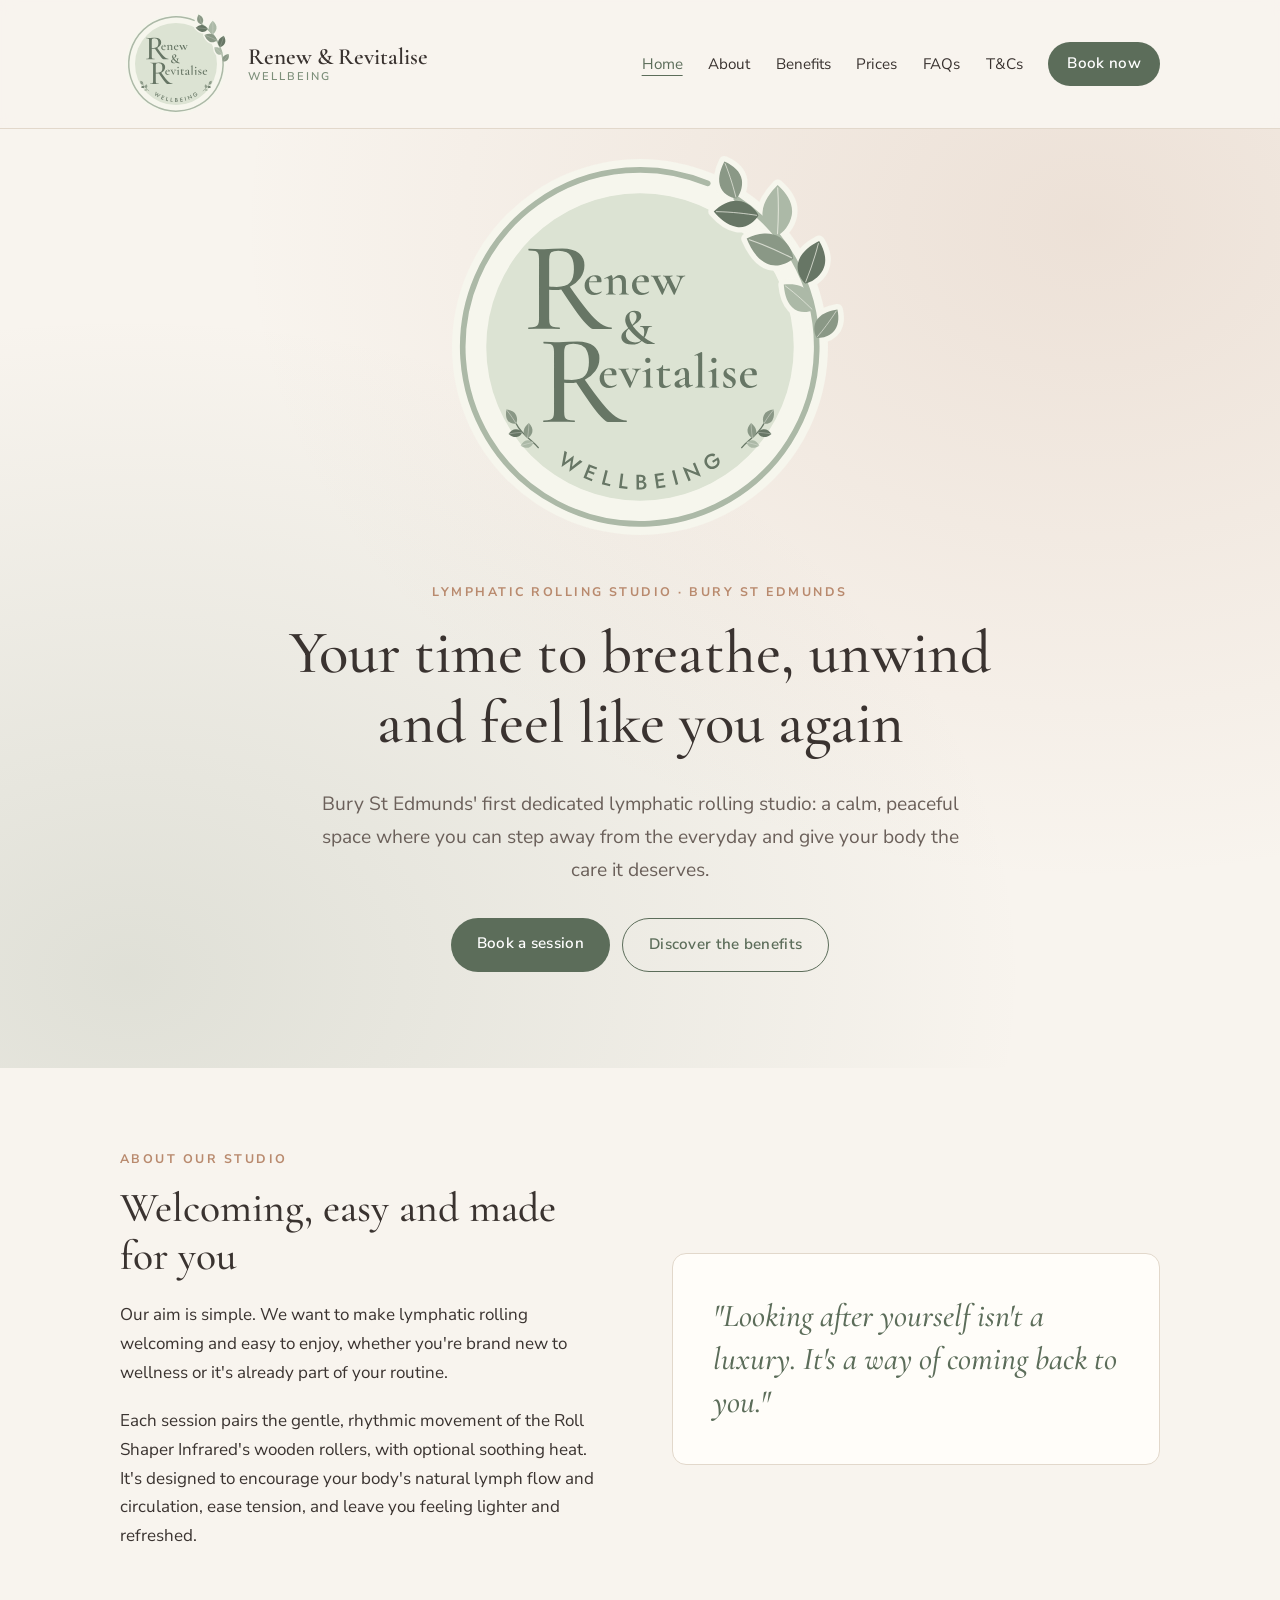
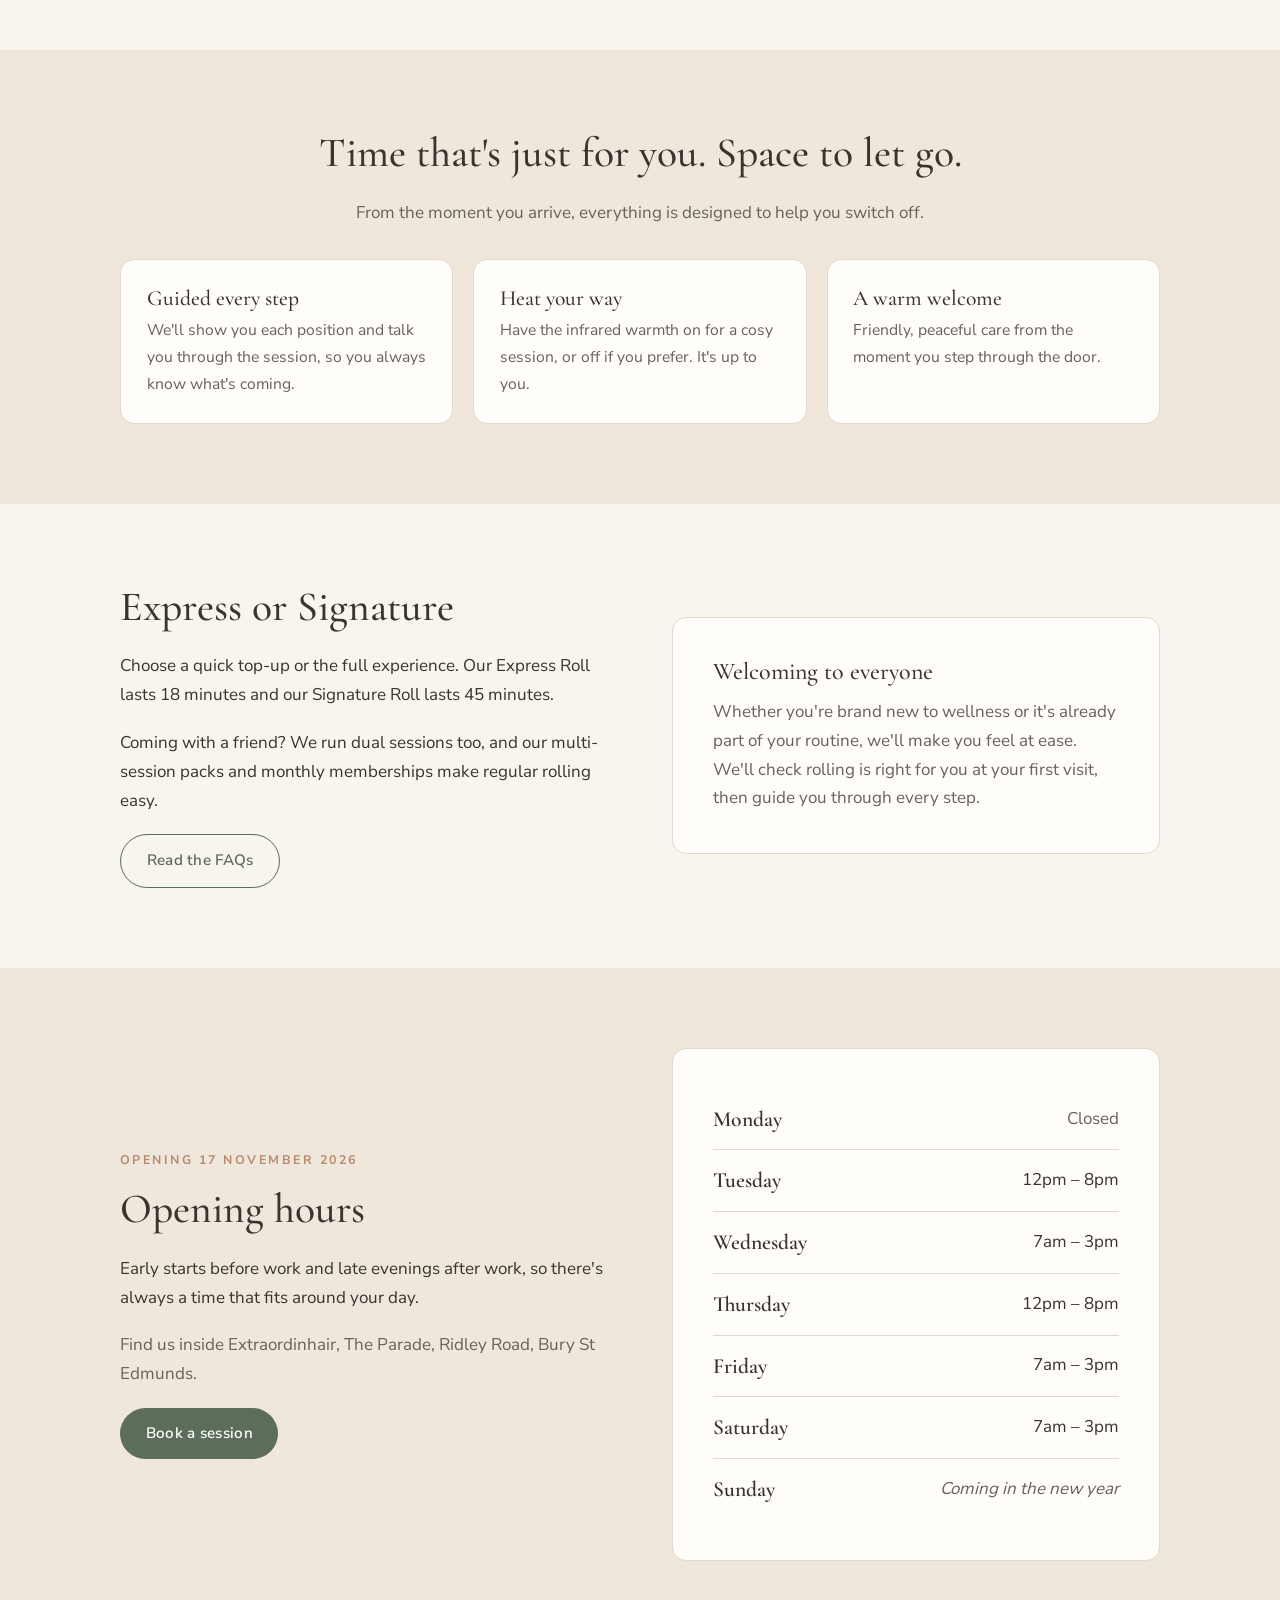
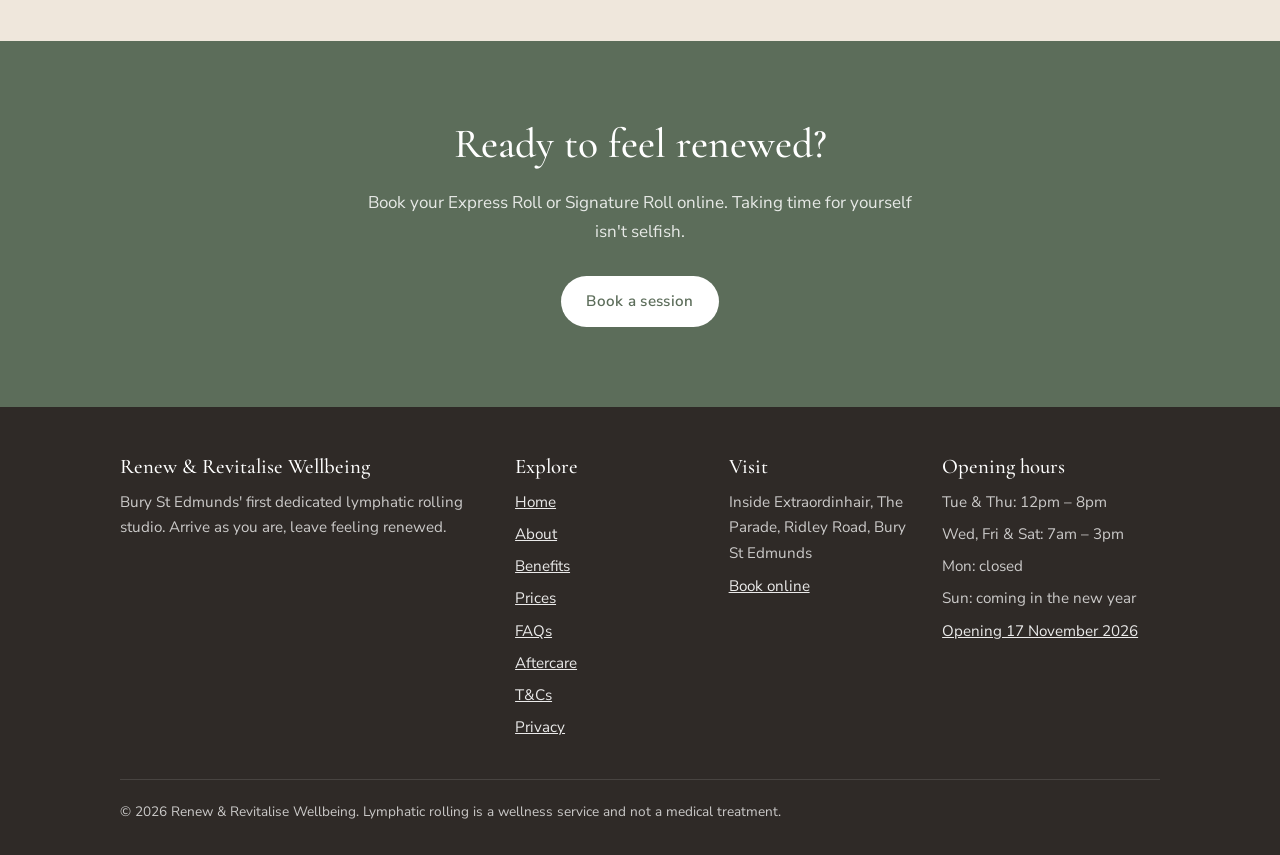
==== index.html @ 4abb0272 "Home page: remove Early/Late tags from opening hours Co-Authored-By: Claude Opus 5.5 <noreply@anthro" ====
<!doctype html>
<html lang="en-GB">
<head>
  <meta charset="utf-8">
  <meta name="viewport" content="width=device-width, initial-scale=1">
  <title>Renew &amp; Revitalise Wellbeing | Lymphatic Rolling in Bury St Edmunds</title>
  <meta name="description" content="Bury St Edmunds' first dedicated lymphatic rolling studio. Relax, unwind and feel like you again with Roll Shaper Infrared sessions.">
  <meta property="og:title" content="Renew &amp; Revitalise Wellbeing | Lymphatic Rolling in Bury St Edmunds">
  <meta property="og:description" content="Bury St Edmunds' first dedicated lymphatic rolling studio. Relax, unwind and feel like you again with Roll Shaper Infrared sessions.">
  <meta property="og:type" content="website">
  <link rel="icon" href="assets/logo.svg" type="image/svg+xml">
  <link rel="stylesheet" href="assets/fonts.css?v=1">
  <link rel="stylesheet" href="assets/style.css?v=10">
  <script src="assets/main.js?v=2" defer></script>
</head>
<body>
  <a class="skip-link" href="#main">Skip to content</a>

  <header class="site-header">
    <div class="container header-inner">
      <a class="brand" href="index.html"><img src="assets/logo.svg" alt="" width="52" height="52"><span class="brand-name">Renew &amp; Revitalise<span>Wellbeing</span></span></a>
      <button class="nav-toggle" aria-expanded="false" aria-controls="site-nav">Menu</button>
      <nav class="nav" id="site-nav" aria-label="Main">
        <ul>
          <li><a href="index.html" aria-current="page">Home</a></li>
          <li><a href="about.html">About</a></li>
          <li><a href="benefits.html">Benefits</a></li>
          <li><a href="prices.html">Prices</a></li>
          <li><a href="faqs.html">FAQs</a></li>
          <li><a href="terms.html">T&amp;Cs</a></li>
          <li><a class="btn" href="#" data-book>Book now</a></li>
        </ul>
      </nav>
    </div>
  </header>

  <main id="main">
    <section class="hero">
      <div class="container narrow">
        <img class="hero-logo" src="assets/logo.svg" alt="Renew &amp; Revitalise Wellbeing logo" width="420" height="420">
        <p class="eyebrow"><span>Lymphatic rolling studio</span> · <span>Bury St Edmunds</span></p>
        <h1>Your time to breathe, unwind and feel like you again</h1>
        <p class="lead">Bury St Edmunds' first dedicated lymphatic rolling studio: a calm, peaceful space where you can step away from the everyday and give your body the care it deserves.</p>
        <div class="actions">
          <a class="btn" href="#" data-book>Book a session</a>
          <a class="btn btn-outline" href="benefits.html">Discover the benefits</a>
        </div>
      </div>
    </section>

    <section>
      <div class="container split">
        <div>
          <p class="eyebrow">About our studio</p>
          <h2>Welcoming, easy and made for you</h2>
          <p>Our aim is simple. We want to make lymphatic rolling welcoming and easy to enjoy, whether you're brand new to wellness or it's already part of your routine.</p>
          <p>Each session pairs the gentle, rhythmic movement of the Roll Shaper Infrared's wooden rollers, with optional soothing heat. It's designed to encourage your body's natural lymph flow and circulation, ease tension, and leave you feeling lighter and refreshed.</p>
        </div>
        <div class="panel">
          <p class="quote">"Looking after yourself isn't a luxury. It's a way of coming back to you."</p>
        </div>
      </div>
    </section>

    <section class="section-alt">
      <div class="container">
        <div class="narrow center" style="margin: 0 auto;">
          <h2>Time that's just for you. Space to let go.</h2>
          <p class="muted">From the moment you arrive, everything is designed to help you switch off.</p>
        </div>
        <div class="cards">
          <div class="card">
            <h3>Guided every step</h3>
            <p>We'll show you each position and talk you through the session, so you always know what's coming.</p>
          </div>
          <div class="card">
            <h3>Heat your way</h3>
            <p>Have the infrared warmth on for a cosy session, or off if you prefer. It's up to you.</p>
          </div>
          <div class="card">
            <h3>A warm welcome</h3>
            <p>Friendly, peaceful care from the moment you step through the door.</p>
          </div>
        </div>
      </div>
    </section>

    <section>
      <div class="container split">
        <div>
          <h2>Express or Signature</h2>
          <p>Choose a quick top-up or the full experience. Our Express Roll lasts 18 minutes and our Signature Roll lasts 45 minutes.</p>
          <p>Coming with a friend? We run dual sessions too, and our multi-session packs and monthly memberships make regular rolling easy.</p>
          <a class="btn btn-outline" href="faqs.html">Read the FAQs</a>
        </div>
        <div class="panel">
          <h3>Welcoming to everyone</h3>
          <p class="muted" style="margin: 0;">Whether you're brand new to wellness or it's already part of your routine, we'll make you feel at ease. We'll check rolling is right for you at your first visit, then guide you through every step.</p>
        </div>
      </div>
    </section>

    <section class="section-alt" id="hours">
      <div class="container split">
        <div>
          <p class="eyebrow">Opening 17 November 2026</p>
          <h2>Opening hours</h2>
          <p>Early starts before work and late evenings after work, so there's always a time that fits around your day.</p>
          <p class="muted">Find us inside Extraordinhair, The Parade, Ridley Road, Bury St Edmunds.</p>
          <a class="btn" href="#" data-book>Book a session</a>
        </div>
        <div class="panel">
          <table class="hours">
            <caption class="visually-hidden">Opening hours</caption>
            <tbody>
              <tr><th scope="row">Monday</th><td class="muted">Closed</td></tr>
              <tr><th scope="row">Tuesday</th><td>12pm – 8pm</td></tr>
              <tr><th scope="row">Wednesday</th><td>7am – 3pm</td></tr>
              <tr><th scope="row">Thursday</th><td>12pm – 8pm</td></tr>
              <tr><th scope="row">Friday</th><td>7am – 3pm</td></tr>
              <tr><th scope="row">Saturday</th><td>7am – 3pm</td></tr>
              <tr><th scope="row">Sunday</th><td class="muted"><em>Coming in the new year</em></td></tr>
            </tbody>
          </table>
        </div>
      </div>
    </section>

    <section class="cta-band">
      <div class="container">
        <h2>Ready to feel renewed?</h2>
        <p>Book your Express Roll or Signature Roll online. Taking time for yourself isn't selfish.</p>
        <a class="btn" href="#" data-book>Book a session</a>
      </div>
    </section>
  </main>

  <footer class="site-footer">
    <div class="container">
      <div class="footer-grid">
        <div>
          <h3>Renew &amp; Revitalise Wellbeing</h3>
          <p>Bury St Edmunds' first dedicated lymphatic rolling studio. Arrive as you are, leave feeling renewed.</p>
        </div>
        <div>
          <h3>Explore</h3>
          <ul>
            <li><a href="index.html">Home</a></li>
            <li><a href="about.html">About</a></li>
            <li><a href="benefits.html">Benefits</a></li>
            <li><a href="prices.html">Prices</a></li>
            <li><a href="faqs.html">FAQs</a></li>
            <li><a href="aftercare.html">Aftercare</a></li>
            <li><a href="terms.html">T&amp;Cs</a></li>
            <li><a href="privacy.html">Privacy</a></li>
          </ul>
        </div>
        <div>
          <h3>Visit</h3>
          <ul>
            <li>Inside Extraordinhair, The Parade, Ridley Road, Bury St Edmunds</li>
            <li><a href="#" data-book>Book online</a></li>
          </ul>
        </div>
        <div>
          <h3>Opening hours</h3>
          <ul>
            <li>Tue &amp; Thu: 12pm – 8pm</li>
            <li>Wed, Fri &amp; Sat: 7am – 3pm</li>
            <li>Mon: closed</li>
            <li>Sun: coming in the new year</li>
            <li><a href="index.html#hours">Opening 17 November 2026</a></li>
          </ul>
        </div>
      </div>
      <div class="footer-bottom">
        &copy; <span id="year">2026</span> Renew &amp; Revitalise Wellbeing. Lymphatic rolling is a wellness service and not a medical treatment.
      </div>
    </div>
  </footer>
</body>
</html>
---- assets/fonts.css ----
/* Self-hosted Google Fonts (Cormorant Garamond, Nunito Sans), so visitors' browsers don't contact Google. */
/* latin-ext */
@font-face {
  font-family: 'Cormorant Garamond';
  font-style: italic;
  font-weight: 500;
  font-display: swap;
  src: url(fonts/cormorant-garamond-italic-latin-ext.woff2) format('woff2');
  unicode-range: U+0100-02BA, U+02BD-02C5, U+02C7-02CC, U+02CE-02D7, U+02DD-02FF, U+0304, U+0308, U+0329, U+1D00-1DBF, U+1E00-1E9F, U+1EF2-1EFF, U+2020, U+20A0-20AB, U+20AD-20C4, U+2113, U+2C60-2C7F, U+A720-A7FF;
}
/* latin */
@font-face {
  font-family: 'Cormorant Garamond';
  font-style: italic;
  font-weight: 500;
  font-display: swap;
  src: url(fonts/cormorant-garamond-italic-latin.woff2) format('woff2');
  unicode-range: U+0000-00FF, U+0131, U+0152-0153, U+02BB-02BC, U+02C6, U+02DA, U+02DC, U+0304, U+0308, U+0329, U+2000-206F, U+20AC, U+2122, U+2191, U+2193, U+2212, U+2215, U+FEFF, U+FFFD;
}
/* latin-ext */
@font-face {
  font-family: 'Cormorant Garamond';
  font-style: normal;
  font-weight: 500;
  font-display: swap;
  src: url(fonts/cormorant-garamond-normal-latin-ext.woff2) format('woff2');
  unicode-range: U+0100-02BA, U+02BD-02C5, U+02C7-02CC, U+02CE-02D7, U+02DD-02FF, U+0304, U+0308, U+0329, U+1D00-1DBF, U+1E00-1E9F, U+1EF2-1EFF, U+2020, U+20A0-20AB, U+20AD-20C4, U+2113, U+2C60-2C7F, U+A720-A7FF;
}
/* latin */
@font-face {
  font-family: 'Cormorant Garamond';
  font-style: normal;
  font-weight: 500;
  font-display: swap;
  src: url(fonts/cormorant-garamond-normal-latin.woff2) format('woff2');
  unicode-range: U+0000-00FF, U+0131, U+0152-0153, U+02BB-02BC, U+02C6, U+02DA, U+02DC, U+0304, U+0308, U+0329, U+2000-206F, U+20AC, U+2122, U+2191, U+2193, U+2212, U+2215, U+FEFF, U+FFFD;
}
/* latin-ext */
@font-face {
  font-family: 'Cormorant Garamond';
  font-style: normal;
  font-weight: 600;
  font-display: swap;
  src: url(fonts/cormorant-garamond-normal-latin-ext.woff2) format('woff2');
  unicode-range: U+0100-02BA, U+02BD-02C5, U+02C7-02CC, U+02CE-02D7, U+02DD-02FF, U+0304, U+0308, U+0329, U+1D00-1DBF, U+1E00-1E9F, U+1EF2-1EFF, U+2020, U+20A0-20AB, U+20AD-20C4, U+2113, U+2C60-2C7F, U+A720-A7FF;
}
/* latin */
@font-face {
  font-family: 'Cormorant Garamond';
  font-style: normal;
  font-weight: 600;
  font-display: swap;
  src: url(fonts/cormorant-garamond-normal-latin.woff2) format('woff2');
  unicode-range: U+0000-00FF, U+0131, U+0152-0153, U+02BB-02BC, U+02C6, U+02DA, U+02DC, U+0304, U+0308, U+0329, U+2000-206F, U+20AC, U+2122, U+2191, U+2193, U+2212, U+2215, U+FEFF, U+FFFD;
}
/* latin-ext */
@font-face {
  font-family: 'Nunito Sans';
  font-style: normal;
  font-weight: 400;
  font-stretch: 100%;
  font-display: swap;
  src: url(fonts/nunito-sans-normal-latin-ext.woff2) format('woff2');
  unicode-range: U+0100-02BA, U+02BD-02C5, U+02C7-02CC, U+02CE-02D7, U+02DD-02FF, U+0304, U+0308, U+0329, U+1D00-1DBF, U+1E00-1E9F, U+1EF2-1EFF, U+2020, U+20A0-20AB, U+20AD-20C4, U+2113, U+2C60-2C7F, U+A720-A7FF;
}
/* latin */
@font-face {
  font-family: 'Nunito Sans';
  font-style: normal;
  font-weight: 400;
  font-stretch: 100%;
  font-display: swap;
  src: url(fonts/nunito-sans-normal-latin.woff2) format('woff2');
  unicode-range: U+0000-00FF, U+0131, U+0152-0153, U+02BB-02BC, U+02C6, U+02DA, U+02DC, U+0304, U+0308, U+0329, U+2000-206F, U+20AC, U+2122, U+2191, U+2193, U+2212, U+2215, U+FEFF, U+FFFD;
}
/* latin-ext */
@font-face {
  font-family: 'Nunito Sans';
  font-style: normal;
  font-weight: 600;
  font-stretch: 100%;
  font-display: swap;
  src: url(fonts/nunito-sans-normal-latin-ext.woff2) format('woff2');
  unicode-range: U+0100-02BA, U+02BD-02C5, U+02C7-02CC, U+02CE-02D7, U+02DD-02FF, U+0304, U+0308, U+0329, U+1D00-1DBF, U+1E00-1E9F, U+1EF2-1EFF, U+2020, U+20A0-20AB, U+20AD-20C4, U+2113, U+2C60-2C7F, U+A720-A7FF;
}
/* latin */
@font-face {
  font-family: 'Nunito Sans';
  font-style: normal;
  font-weight: 600;
  font-stretch: 100%;
  font-display: swap;
  src: url(fonts/nunito-sans-normal-latin.woff2) format('woff2');
  unicode-range: U+0000-00FF, U+0131, U+0152-0153, U+02BB-02BC, U+02C6, U+02DA, U+02DC, U+0304, U+0308, U+0329, U+2000-206F, U+20AC, U+2122, U+2191, U+2193, U+2212, U+2215, U+FEFF, U+FFFD;
}
/* latin-ext */
@font-face {
  font-family: 'Nunito Sans';
  font-style: normal;
  font-weight: 700;
  font-stretch: 100%;
  font-display: swap;
  src: url(fonts/nunito-sans-normal-latin-ext.woff2) format('woff2');
  unicode-range: U+0100-02BA, U+02BD-02C5, U+02C7-02CC, U+02CE-02D7, U+02DD-02FF, U+0304, U+0308, U+0329, U+1D00-1DBF, U+1E00-1E9F, U+1EF2-1EFF, U+2020, U+20A0-20AB, U+20AD-20C4, U+2113, U+2C60-2C7F, U+A720-A7FF;
}
/* latin */
@font-face {
  font-family: 'Nunito Sans';
  font-style: normal;
  font-weight: 700;
  font-stretch: 100%;
  font-display: swap;
  src: url(fonts/nunito-sans-normal-latin.woff2) format('woff2');
  unicode-range: U+0000-00FF, U+0131, U+0152-0153, U+02BB-02BC, U+02C6, U+02DA, U+02DC, U+0304, U+0308, U+0329, U+2000-206F, U+20AC, U+2122, U+2191, U+2193, U+2212, U+2215, U+FEFF, U+FFFD;
}
---- assets/style.css ----
:root {
  --bg: #f8f4ee;
  --bg-alt: #efe7dc;
  --surface: #fffdf9;
  --ink: #3a3330;
  --ink-soft: #6b605a;
  --sage: #7d8f7a;
  --sage-dark: #5c6d5a;
  --clay: #b98a6e;
  --line: #e2d8cb;
  --radius: 14px;
  --max: 1080px;
  --serif: "Cormorant Garamond", Georgia, "Times New Roman", serif;
  --sans: "Nunito Sans", system-ui, -apple-system, "Segoe UI", sans-serif;
}

*,
*::before,
*::after {
  box-sizing: border-box;
}

html {
  scroll-behavior: smooth;
}

body {
  margin: 0;
  background: var(--bg);
  color: var(--ink);
  font-family: var(--sans);
  font-size: 1.0625rem;
  line-height: 1.7;
  -webkit-font-smoothing: antialiased;
}

img {
  max-width: 100%;
  display: block;
}

a {
  color: var(--sage-dark);
}

h1,
h2,
h3 {
  font-family: var(--serif);
  font-weight: 500;
  line-height: 1.15;
  color: var(--ink);
  margin: 0 0 0.5em;
}

h1 {
  font-size: clamp(2.4rem, 6vw, 3.8rem);
}

h2 {
  font-size: clamp(1.9rem, 4vw, 2.6rem);
}

h3 {
  font-size: 1.5rem;
}

p {
  margin: 0 0 1.1em;
}

.container {
  width: 100%;
  max-width: var(--max);
  margin: 0 auto;
  padding: 0 1.25rem;
}

.narrow {
  max-width: 760px;
}

.skip-link {
  position: absolute;
  left: -999px;
  top: 0;
  background: var(--ink);
  color: #fff;
  padding: 0.5rem 1rem;
  z-index: 100;
}

.skip-link:focus {
  left: 1rem;
}

/* Header */
.site-header {
  position: sticky;
  top: 0;
  z-index: 50;
  background: rgba(248, 244, 238, 0.92);
  backdrop-filter: blur(8px);
  border-bottom: 1px solid var(--line);
}

.header-inner {
  display: flex;
  align-items: center;
  justify-content: space-between;
  gap: 1rem;
  min-height: 72px;
}

.brand {
  display: flex;
  align-items: center;
  gap: 0.7rem;
  font-family: var(--serif);
  font-size: 1.45rem;
  font-weight: 600;
  color: var(--ink);
  text-decoration: none;
  line-height: 1.1;
}

.brand img {
  width: 52px;
  height: 52px;
  flex-shrink: 0;
}

.brand-name span {
  display: block;
  font-family: var(--sans);
  font-size: 0.7rem;
  font-weight: 600;
  letter-spacing: 0.18em;
  text-transform: uppercase;
  color: var(--sage);
}

.nav ul {
  list-style: none;
  display: flex;
  align-items: center;
  gap: 1.6rem;
  margin: 0;
  padding: 0;
}

.nav a {
  color: var(--ink);
  text-decoration: none;
  font-size: 0.95rem;
}

.nav a:hover,
.nav a[aria-current="page"] {
  color: var(--sage-dark);
  text-decoration: underline;
  text-underline-offset: 6px;
  text-decoration-thickness: 1px;
}

.nav-toggle {
  display: none;
  background: none;
  border: 1px solid var(--line);
  border-radius: 8px;
  padding: 0.45rem 0.7rem;
  font: inherit;
  color: var(--ink);
  cursor: pointer;
}

/* Buttons */
.btn {
  display: inline-block;
  background: var(--sage-dark);
  color: #fff;
  text-decoration: none;
  padding: 0.8rem 1.6rem;
  border-radius: 999px;
  font-weight: 600;
  font-size: 0.95rem;
  letter-spacing: 0.02em;
  transition: background 0.2s ease;
}

.btn:hover {
  background: #4b5a49;
  color: #fff;
}

.btn-outline {
  background: transparent;
  color: var(--sage-dark);
  border: 1px solid var(--sage-dark);
}

.btn-outline:hover {
  background: var(--sage-dark);
}

.nav .btn {
  color: #fff;
  padding: 0.55rem 1.2rem;
  text-decoration: none;
}

/* Hero */
.hero {
  padding: 0.5rem 0 clamp(3.5rem, 8vw, 6rem);
  background:
    radial-gradient(ellipse at 85% 10%, rgba(185, 138, 110, 0.18), transparent 55%),
    radial-gradient(ellipse at 10% 90%, rgba(125, 143, 122, 0.2), transparent 55%),
    var(--bg);
  text-align: center;
}

.hero-logo {
  width: clamp(240px, 38vw, 420px);
  height: auto;
  margin: 0 auto 1.5rem;
}

.eyebrow {
  font-size: 0.78rem;
  font-weight: 700;
  letter-spacing: 0.2em;
  text-transform: uppercase;
  color: var(--clay);
  margin-bottom: 1rem;
}

.eyebrow span {
  white-space: nowrap;
}

.hero p.lead {
  font-size: 1.2rem;
  color: var(--ink-soft);
  max-width: 640px;
  margin: 0 auto 2rem;
}

.hero .actions {
  display: flex;
  flex-wrap: wrap;
  justify-content: center;
  gap: 0.8rem;
}

.page-hero {
  padding: clamp(3rem, 8vw, 5rem) 0 clamp(2rem, 5vw, 3rem);
  text-align: center;
  background:
    radial-gradient(ellipse at 80% 0%, rgba(185, 138, 110, 0.15), transparent 60%),
    var(--bg);
}

.page-hero p:not(.eyebrow) {
  color: var(--ink-soft);
  font-size: 1.15rem;
  max-width: 620px;
  margin: 0 auto;
}

.page-hero + section {
  padding-top: clamp(1rem, 3vw, 2rem);
}

/* Sections */
section {
  padding: clamp(3rem, 7vw, 5rem) 0;
}

.section-alt {
  background: var(--bg-alt);
}

.split {
  display: grid;
  grid-template-columns: 1fr 1fr;
  gap: clamp(2rem, 5vw, 4rem);
  align-items: center;
}

.panel {
  background: var(--surface);
  border: 1px solid var(--line);
  border-radius: var(--radius);
  padding: clamp(1.5rem, 4vw, 2.5rem);
}

.quote {
  font-family: var(--serif);
  font-size: clamp(1.5rem, 3vw, 2rem);
  line-height: 1.35;
  color: var(--sage-dark);
  font-style: italic;
  margin: 0;
}

.cards {
  display: grid;
  grid-template-columns: repeat(auto-fit, minmax(240px, 1fr));
  gap: 1.25rem;
  margin-top: 2rem;
}

.card {
  background: var(--surface);
  border: 1px solid var(--line);
  border-radius: var(--radius);
  padding: 1.6rem;
}

.card h3 {
  font-size: 1.35rem;
  margin-bottom: 0.4rem;
}

.card p {
  margin: 0;
  color: var(--ink-soft);
  font-size: 0.98rem;
}

.check-list {
  list-style: none;
  padding: 0;
  margin: 0;
}

.check-list li {
  position: relative;
  padding-left: 1.8rem;
  margin-bottom: 0.7rem;
}

.check-list li::before {
  content: "";
  position: absolute;
  left: 0;
  top: 0.55em;
  width: 0.7rem;
  height: 0.7rem;
  border-radius: 50%;
  background: var(--sage);
  opacity: 0.7;
}

.center {
  text-align: center;
}

.muted {
  color: var(--ink-soft);
}

/* CTA band */
.cta-band {
  background: var(--sage-dark);
  color: #fff;
  text-align: center;
}

.cta-band h2 {
  color: #fff;
}

.cta-band p {
  color: rgba(255, 255, 255, 0.85);
  max-width: 560px;
  margin: 0 auto 1.8rem;
}

.cta-band .btn {
  background: #fff;
  color: var(--sage-dark);
}

.cta-band .btn:hover {
  background: var(--bg);
}

/* FAQs */
.faq {
  border-top: 1px solid var(--line);
}

.faq details {
  border-bottom: 1px solid var(--line);
  padding: 1.1rem 0;
}

.faq summary {
  cursor: pointer;
  list-style: none;
  font-family: var(--serif);
  font-size: 1.4rem;
  font-weight: 500;
  display: flex;
  justify-content: space-between;
  align-items: center;
  gap: 1rem;
}

.faq summary::-webkit-details-marker {
  display: none;
}

.faq summary::after {
  content: "+";
  font-family: var(--sans);
  font-size: 1.4rem;
  color: var(--sage);
  flex-shrink: 0;
  transition: transform 0.2s ease;
}

.faq details[open] summary::after {
  transform: rotate(45deg);
}

.faq .answer {
  padding-top: 0.8rem;
  color: var(--ink-soft);
}

.faq .answer ul {
  margin: 0 0 1.1em;
  padding-left: 1.2rem;
}

/* Prose (terms) */
.prose h2 {
  font-size: 1.8rem;
  margin-top: 2.2rem;
}

.prose ul {
  padding-left: 1.2rem;
}

.prose li {
  margin-bottom: 0.5rem;
}

/* Footer */
.site-footer {
  background: #2f2a27;
  color: rgba(255, 255, 255, 0.75);
  padding: 3rem 0 2rem;
  font-size: 0.95rem;
}

.site-footer a {
  color: rgba(255, 255, 255, 0.9);
}

.footer-grid {
  display: grid;
  grid-template-columns: 2fr 1fr 1fr 1.2fr;
  gap: 2rem;
}

.site-footer h3 {
  color: #fff;
  font-size: 1.3rem;
}

.site-footer ul {
  list-style: none;
  padding: 0;
  margin: 0;
}

.site-footer li {
  margin-bottom: 0.4rem;
}

.footer-bottom {
  border-top: 1px solid rgba(255, 255, 255, 0.12);
  margin-top: 2rem;
  padding-top: 1.2rem;
  font-size: 0.85rem;
}

/* Larger header logo on desktop */
@media (min-width: 861px) {
  .header-inner {
    min-height: 128px;
  }

  .brand {
    gap: 1rem;
  }

  .brand img {
    width: 112px;
    height: 112px;
  }
}

/* Responsive */
@media (max-width: 860px) {
  .nav-toggle {
    display: block;
  }

  .nav {
    position: absolute;
    top: 100%;
    left: 0;
    right: 0;
    background: var(--bg);
    border-bottom: 1px solid var(--line);
    display: none;
  }

  .nav.open {
    display: block;
  }

  .nav ul {
    flex-direction: column;
    align-items: flex-start;
    gap: 0;
    padding: 0.5rem 1.25rem 1.25rem;
  }

  .nav li {
    width: 100%;
    padding: 0.55rem 0;
  }

  .split,
  .footer-grid {
    grid-template-columns: 1fr;
  }
}

/* Prices */
.price-list {
  width: 100%;
  height: auto;
  margin: 1.5rem auto 0;
  border-radius: var(--radius);
  border: 1px solid var(--line);
}

/* Opening hours */
.visually-hidden {
  position: absolute;
  width: 1px;
  height: 1px;
  overflow: hidden;
  clip: rect(0 0 0 0);
  white-space: nowrap;
}

.hours {
  width: 100%;
  border-collapse: collapse;
}

.hours th,
.hours td {
  padding: 0.75rem 0;
  border-bottom: 1px solid var(--line);
}

.hours tr:last-child th,
.hours tr:last-child td {
  border-bottom: 0;
}

.hours th {
  text-align: left;
  font-family: var(--serif);
  font-size: 1.35rem;
  font-weight: 600;
}

.hours td {
  text-align: right;
  white-space: nowrap;
}

.tag {
  display: inline-block;
  margin-right: 0.5rem;
  padding: 0.1rem 0.6rem;
  border: 1px solid var(--sage-dark);
  border-radius: 999px;
  font-size: 0.68rem;
  font-weight: 700;
  letter-spacing: 0.14em;
  text-transform: uppercase;
  color: var(--sage-dark);
  vertical-align: 0.15em;
}

.tag-late {
  background: var(--sage-dark);
  color: #fff;
}

@media (max-width: 420px) {
  .tag {
    display: none;
  }
}
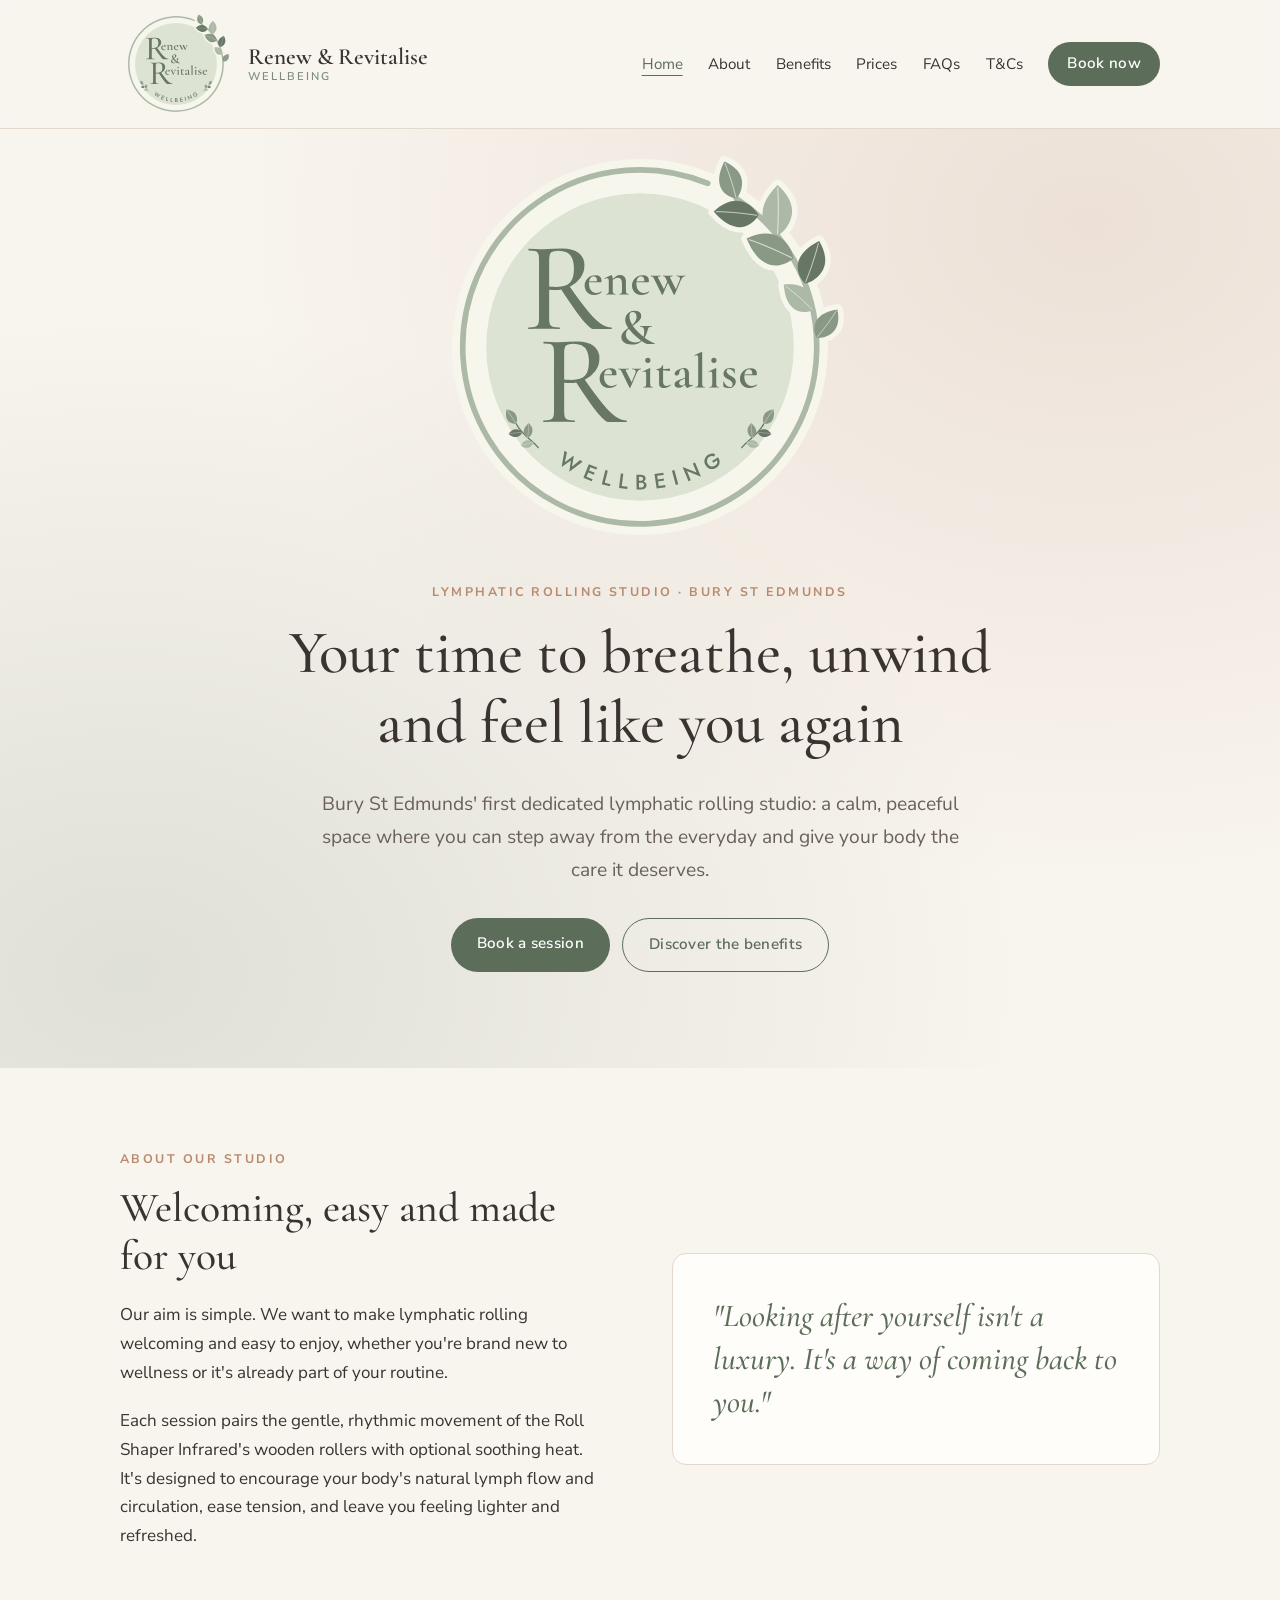
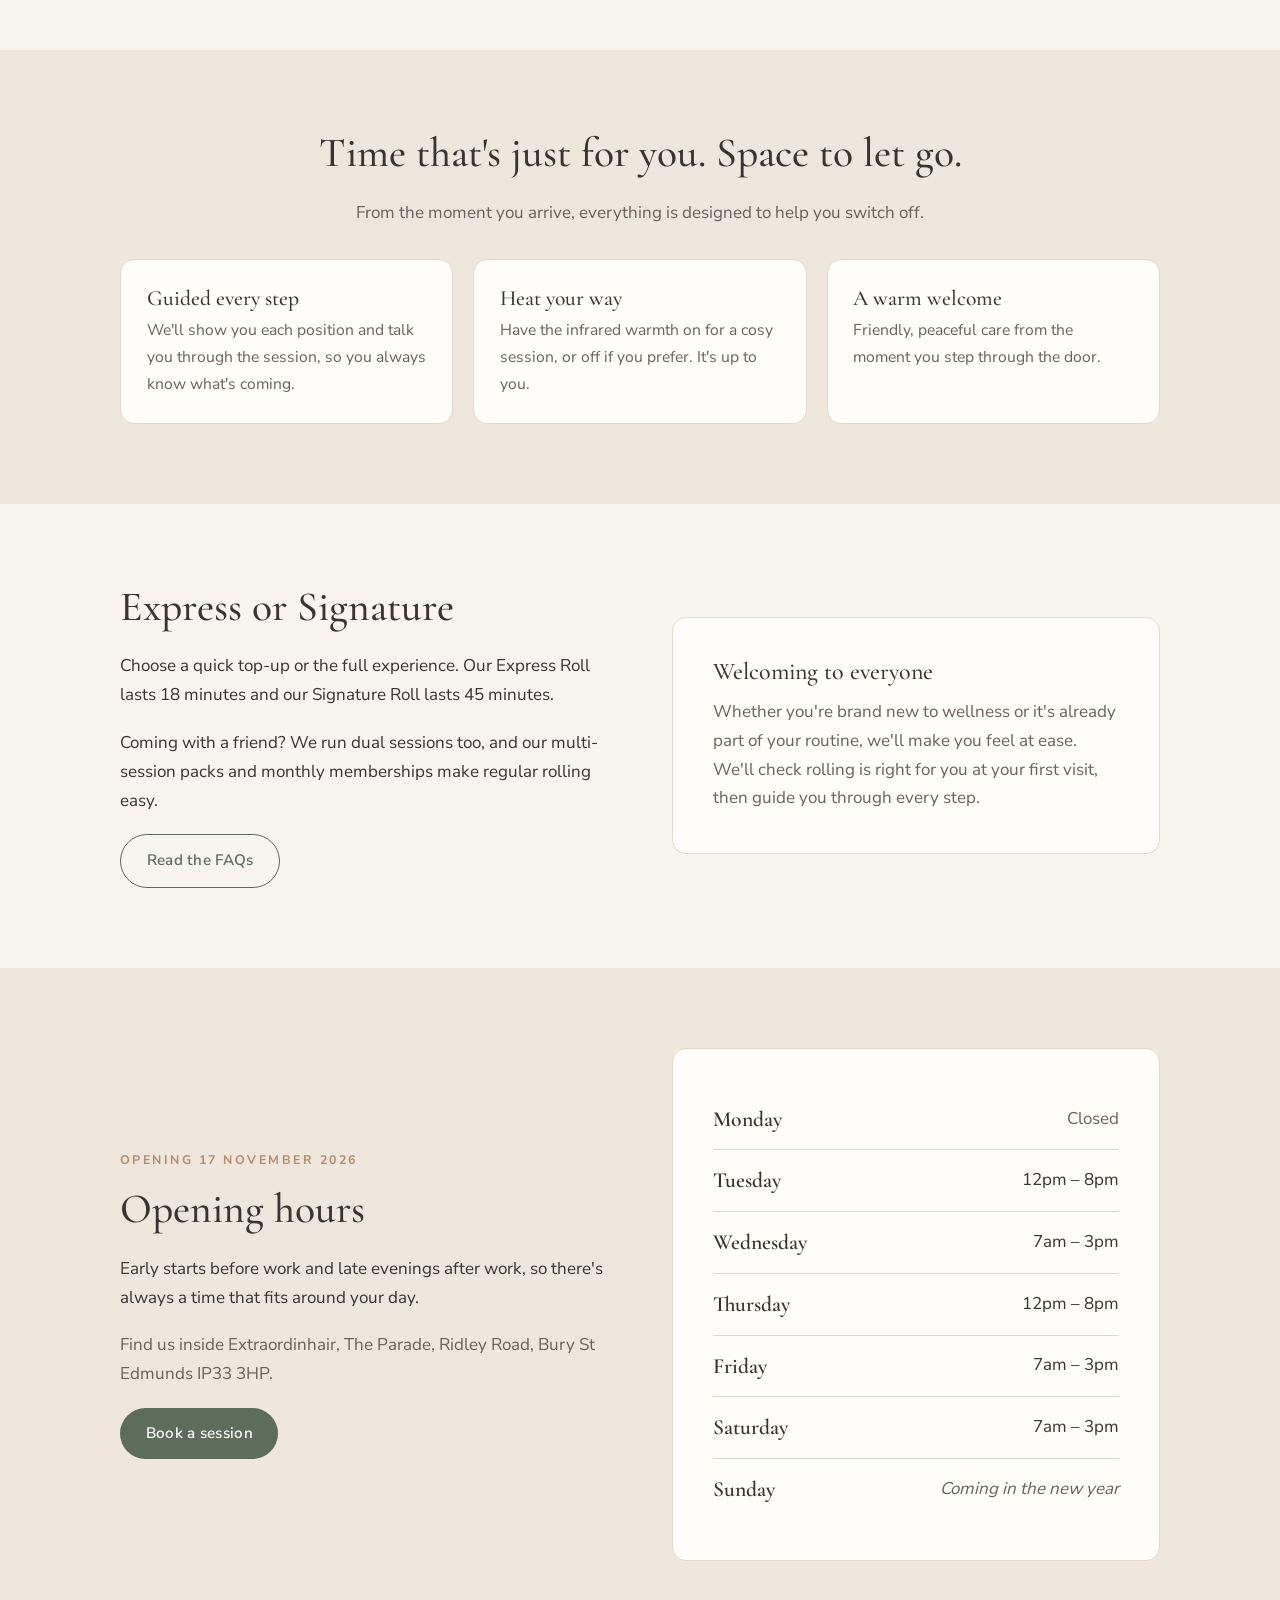
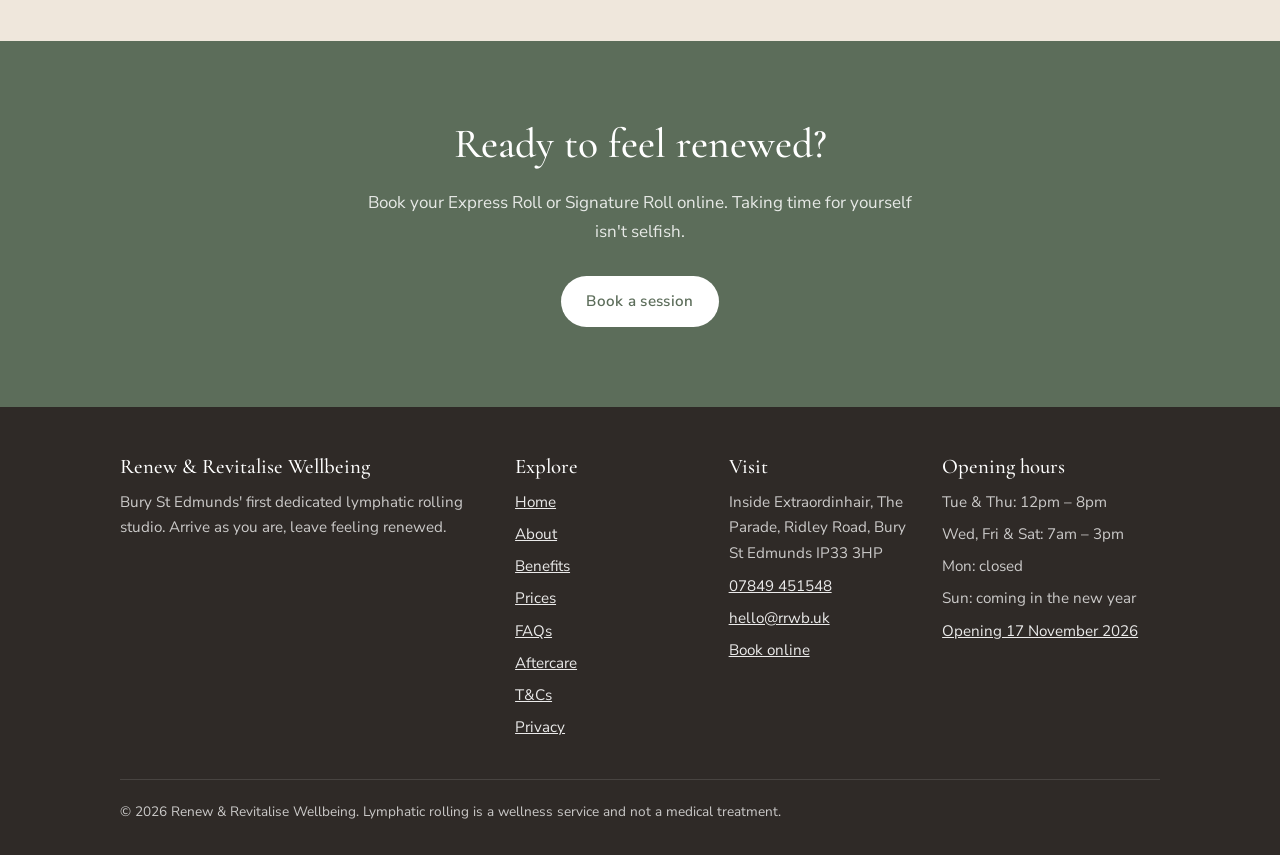
==== commit 187aff51: "Proofread: punctuation fixes and clearer membership FAQ Co-Authored-By: Claude Opus 5.5 <noreply@ant" ====
--- a/index.html
+++ b/index.html
@@ -8,10 +8,45 @@
   <meta property="og:title" content="Renew &amp; Revitalise Wellbeing | Lymphatic Rolling in Bury St Edmunds">
   <meta property="og:description" content="Bury St Edmunds' first dedicated lymphatic rolling studio. Relax, unwind and feel like you again with Roll Shaper Infrared sessions.">
   <meta property="og:type" content="website">
+  <meta property="og:url" content="https://rrwb.uk/">
+  <meta property="og:image" content="https://rrwb.uk/images/share.png">
+  <meta property="og:image:width" content="1200">
+  <meta property="og:image:height" content="630">
+  <meta property="og:image:alt" content="Renew &amp; Revitalise Wellbeing, lymphatic rolling studio in Bury St Edmunds">
+  <meta property="og:site_name" content="Renew &amp; Revitalise Wellbeing">
+  <meta property="og:locale" content="en_GB">
+  <meta name="twitter:card" content="summary_large_image">
+  <link rel="canonical" href="https://rrwb.uk/">
   <link rel="icon" href="assets/logo.svg" type="image/svg+xml">
   <link rel="stylesheet" href="assets/fonts.css?v=1">
   <link rel="stylesheet" href="assets/style.css?v=10">
   <script src="assets/main.js?v=2" defer></script>
+  <script type="application/ld+json">
+  {
+    "@context": "https://schema.org",
+    "@type": "HealthAndBeautyBusiness",
+    "name": "Renew & Revitalise Wellbeing",
+    "description": "Bury St Edmunds' first dedicated lymphatic rolling studio, offering Express and Signature Roll sessions on the Roll Shaper Infrared.",
+    "url": "https://rrwb.uk/",
+    "logo": "https://rrwb.uk/assets/logo.svg",
+    "image": "https://rrwb.uk/images/share.png",
+    "telephone": "+447849451548",
+    "email": "hello@rrwb.uk",
+    "priceRange": "££",
+    "address": {
+      "@type": "PostalAddress",
+      "streetAddress": "Inside Extraordinhair, The Parade, Ridley Road",
+      "addressLocality": "Bury St Edmunds",
+      "postalCode": "IP33 3HP",
+      "addressCountry": "GB"
+    },
+    "areaServed": "Bury St Edmunds",
+    "openingHoursSpecification": [
+      { "@type": "OpeningHoursSpecification", "dayOfWeek": ["Tuesday", "Thursday"], "opens": "12:00", "closes": "20:00", "validFrom": "2026-11-17" },
+      { "@type": "OpeningHoursSpecification", "dayOfWeek": ["Wednesday", "Friday", "Saturday"], "opens": "07:00", "closes": "15:00", "validFrom": "2026-11-17" }
+    ]
+  }
+  </script>
 </head>
 <body>
   <a class="skip-link" href="#main">Skip to content</a>
@@ -54,7 +89,7 @@
           <p class="eyebrow">About our studio</p>
           <h2>Welcoming, easy and made for you</h2>
           <p>Our aim is simple. We want to make lymphatic rolling welcoming and easy to enjoy, whether you're brand new to wellness or it's already part of your routine.</p>
-          <p>Each session pairs the gentle, rhythmic movement of the Roll Shaper Infrared's wooden rollers, with optional soothing heat. It's designed to encourage your body's natural lymph flow and circulation, ease tension, and leave you feeling lighter and refreshed.</p>
+          <p>Each session pairs the gentle, rhythmic movement of the Roll Shaper Infrared's wooden rollers with optional soothing heat. It's designed to encourage your body's natural lymph flow and circulation, ease tension, and leave you feeling lighter and refreshed.</p>
         </div>
         <div class="panel">
           <p class="quote">"Looking after yourself isn't a luxury. It's a way of coming back to you."</p>
@@ -106,7 +141,7 @@
           <p class="eyebrow">Opening 17 November 2026</p>
           <h2>Opening hours</h2>
           <p>Early starts before work and late evenings after work, so there's always a time that fits around your day.</p>
-          <p class="muted">Find us inside Extraordinhair, The Parade, Ridley Road, Bury St Edmunds.</p>
+          <p class="muted">Find us inside Extraordinhair, The Parade, Ridley Road, Bury St Edmunds IP33 3HP.</p>
           <a class="btn" href="#" data-book>Book a session</a>
         </div>
         <div class="panel">
@@ -158,7 +193,9 @@
         <div>
           <h3>Visit</h3>
           <ul>
-            <li>Inside Extraordinhair, The Parade, Ridley Road, Bury St Edmunds</li>
+            <li>Inside Extraordinhair, The Parade, Ridley Road, Bury St Edmunds IP33 3HP</li>
+            <li><a href="tel:+447849451548">07849 451548</a></li>
+            <li><a href="mailto:hello@rrwb.uk">hello@rrwb.uk</a></li>
             <li><a href="#" data-book>Book online</a></li>
           </ul>
         </div>
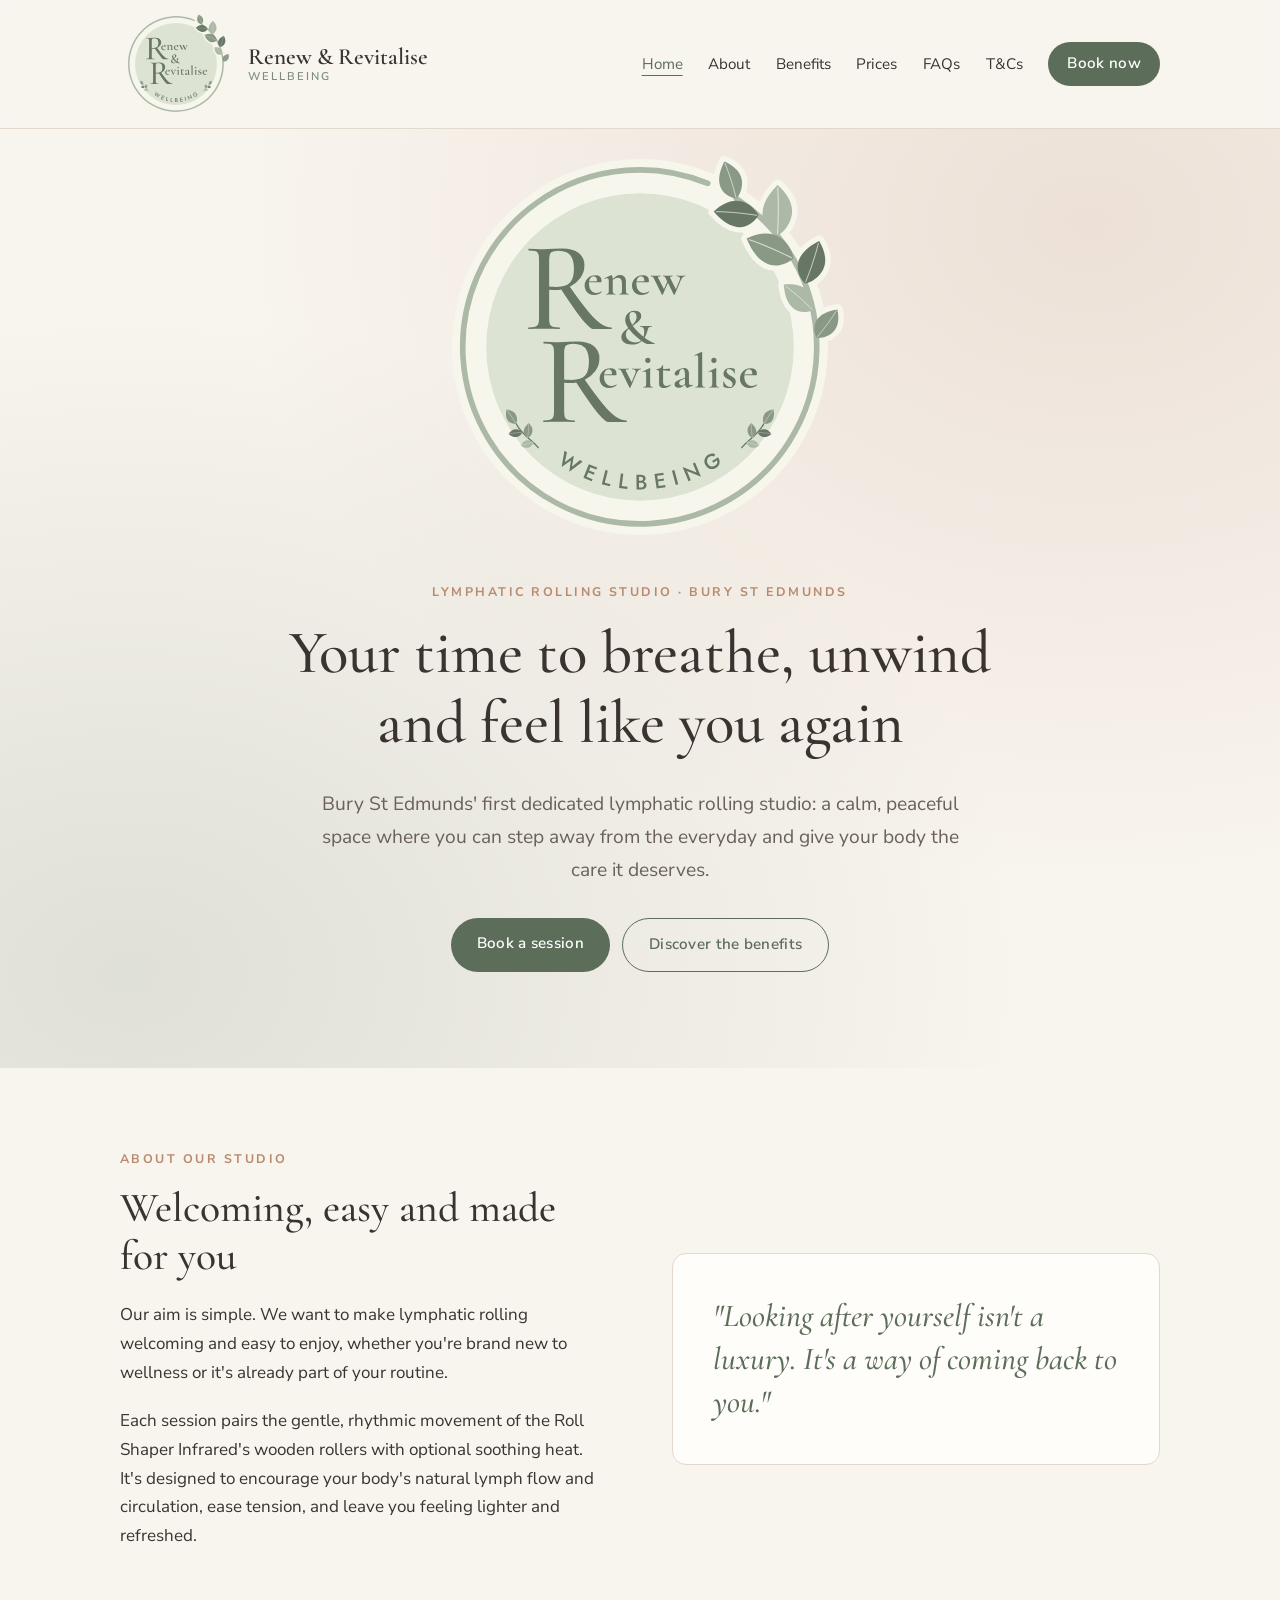
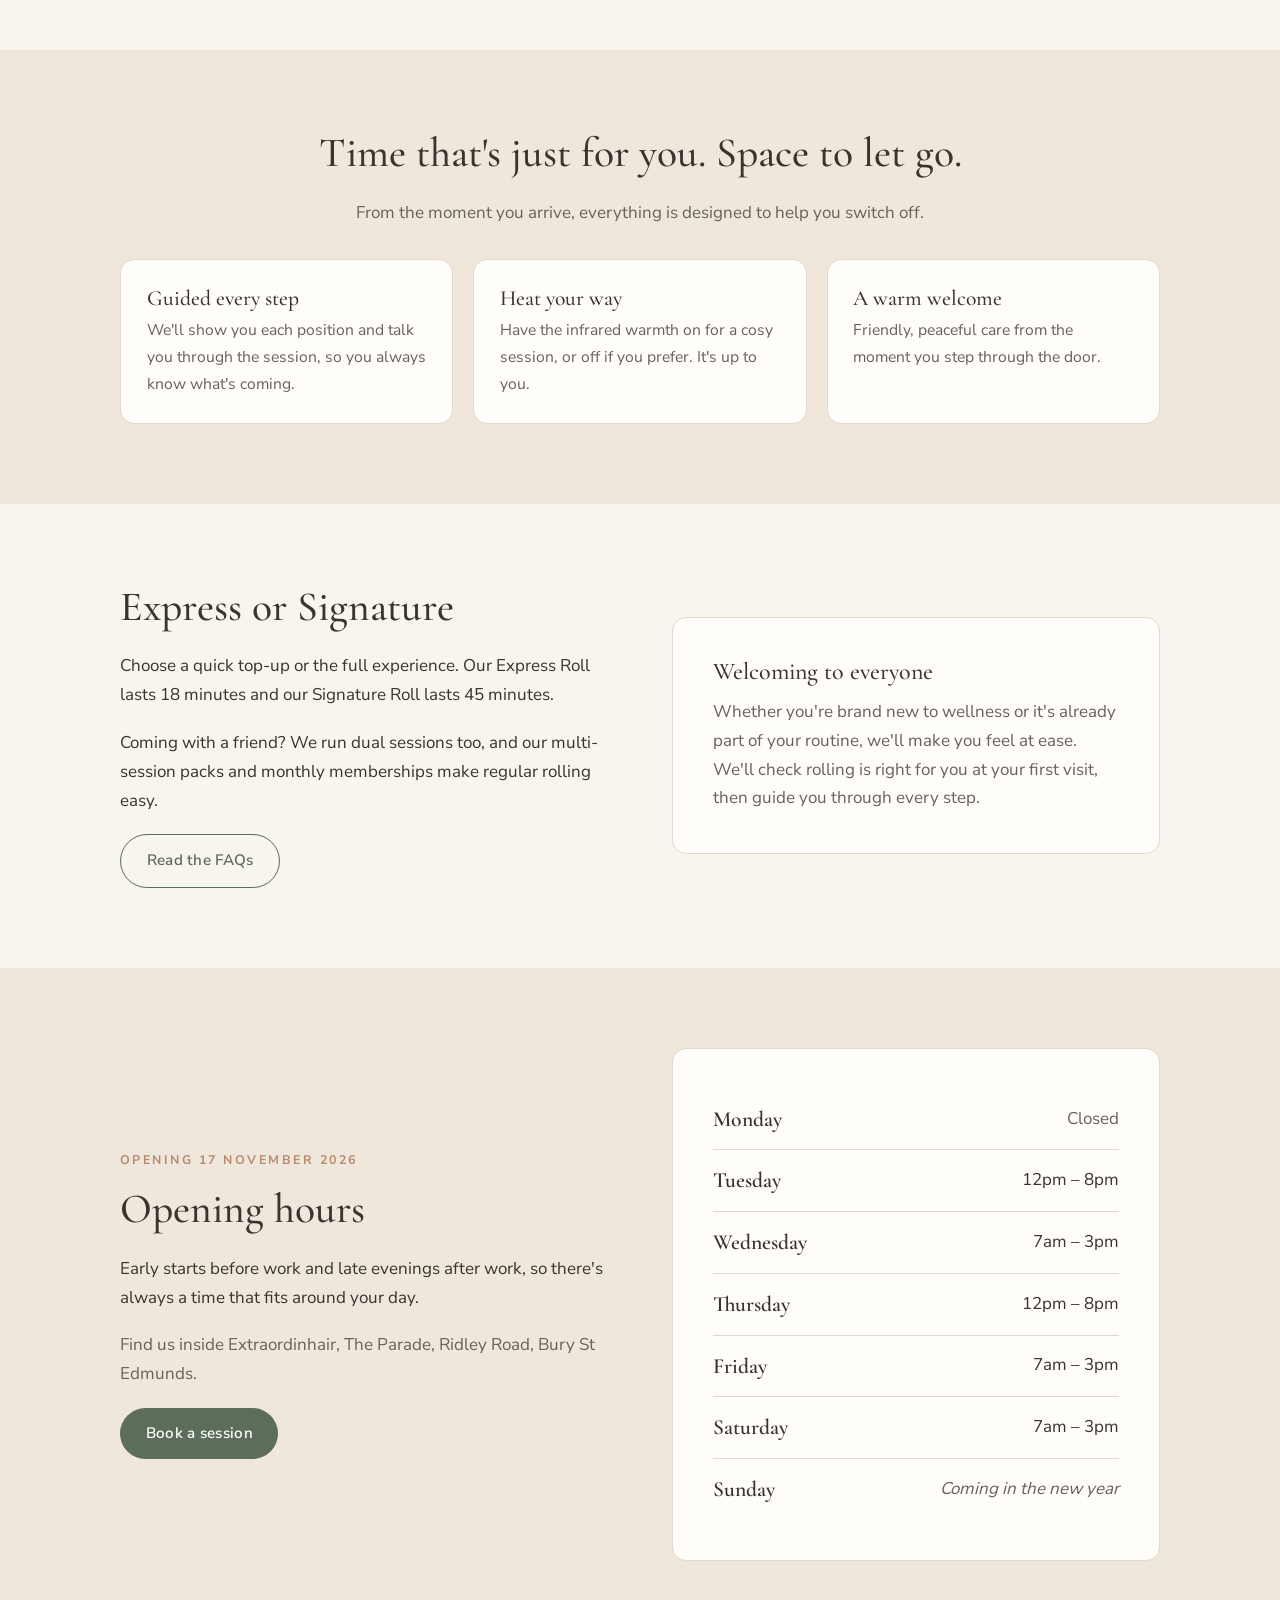
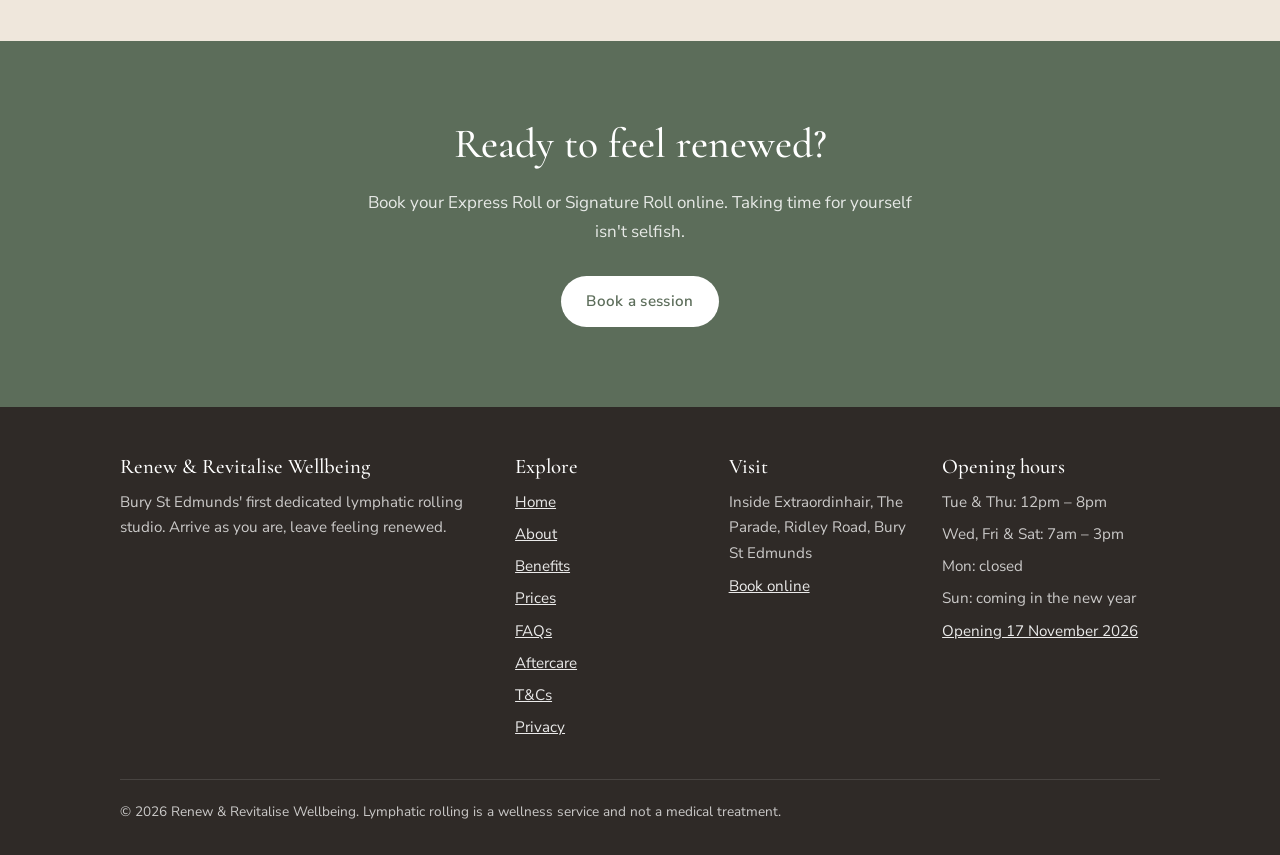
==== commit 2ceeebd3: "Proofread: punctuation fixes and clearer membership FAQ Co-Authored-By: Claude Opus 5.5 <noreply@ant" ====
--- a/index.html
+++ b/index.html
@@ -8,45 +8,10 @@
   <meta property="og:title" content="Renew &amp; Revitalise Wellbeing | Lymphatic Rolling in Bury St Edmunds">
   <meta property="og:description" content="Bury St Edmunds' first dedicated lymphatic rolling studio. Relax, unwind and feel like you again with Roll Shaper Infrared sessions.">
   <meta property="og:type" content="website">
-  <meta property="og:url" content="https://rrwb.uk/">
-  <meta property="og:image" content="https://rrwb.uk/images/share.png">
-  <meta property="og:image:width" content="1200">
-  <meta property="og:image:height" content="630">
-  <meta property="og:image:alt" content="Renew &amp; Revitalise Wellbeing, lymphatic rolling studio in Bury St Edmunds">
-  <meta property="og:site_name" content="Renew &amp; Revitalise Wellbeing">
-  <meta property="og:locale" content="en_GB">
-  <meta name="twitter:card" content="summary_large_image">
-  <link rel="canonical" href="https://rrwb.uk/">
   <link rel="icon" href="assets/logo.svg" type="image/svg+xml">
   <link rel="stylesheet" href="assets/fonts.css?v=1">
   <link rel="stylesheet" href="assets/style.css?v=10">
   <script src="assets/main.js?v=2" defer></script>
-  <script type="application/ld+json">
-  {
-    "@context": "https://schema.org",
-    "@type": "HealthAndBeautyBusiness",
-    "name": "Renew & Revitalise Wellbeing",
-    "description": "Bury St Edmunds' first dedicated lymphatic rolling studio, offering Express and Signature Roll sessions on the Roll Shaper Infrared.",
-    "url": "https://rrwb.uk/",
-    "logo": "https://rrwb.uk/assets/logo.svg",
-    "image": "https://rrwb.uk/images/share.png",
-    "telephone": "+447849451548",
-    "email": "hello@rrwb.uk",
-    "priceRange": "££",
-    "address": {
-      "@type": "PostalAddress",
-      "streetAddress": "Inside Extraordinhair, The Parade, Ridley Road",
-      "addressLocality": "Bury St Edmunds",
-      "postalCode": "IP33 3HP",
-      "addressCountry": "GB"
-    },
-    "areaServed": "Bury St Edmunds",
-    "openingHoursSpecification": [
-      { "@type": "OpeningHoursSpecification", "dayOfWeek": ["Tuesday", "Thursday"], "opens": "12:00", "closes": "20:00", "validFrom": "2026-11-17" },
-      { "@type": "OpeningHoursSpecification", "dayOfWeek": ["Wednesday", "Friday", "Saturday"], "opens": "07:00", "closes": "15:00", "validFrom": "2026-11-17" }
-    ]
-  }
-  </script>
 </head>
 <body>
   <a class="skip-link" href="#main">Skip to content</a>
@@ -141,7 +106,7 @@
           <p class="eyebrow">Opening 17 November 2026</p>
           <h2>Opening hours</h2>
           <p>Early starts before work and late evenings after work, so there's always a time that fits around your day.</p>
-          <p class="muted">Find us inside Extraordinhair, The Parade, Ridley Road, Bury St Edmunds IP33 3HP.</p>
+          <p class="muted">Find us inside Extraordinhair, The Parade, Ridley Road, Bury St Edmunds.</p>
           <a class="btn" href="#" data-book>Book a session</a>
         </div>
         <div class="panel">
@@ -193,9 +158,7 @@
         <div>
           <h3>Visit</h3>
           <ul>
-            <li>Inside Extraordinhair, The Parade, Ridley Road, Bury St Edmunds IP33 3HP</li>
-            <li><a href="tel:+447849451548">07849 451548</a></li>
-            <li><a href="mailto:hello@rrwb.uk">hello@rrwb.uk</a></li>
+            <li>Inside Extraordinhair, The Parade, Ridley Road, Bury St Edmunds</li>
             <li><a href="#" data-book>Book online</a></li>
           </ul>
         </div>
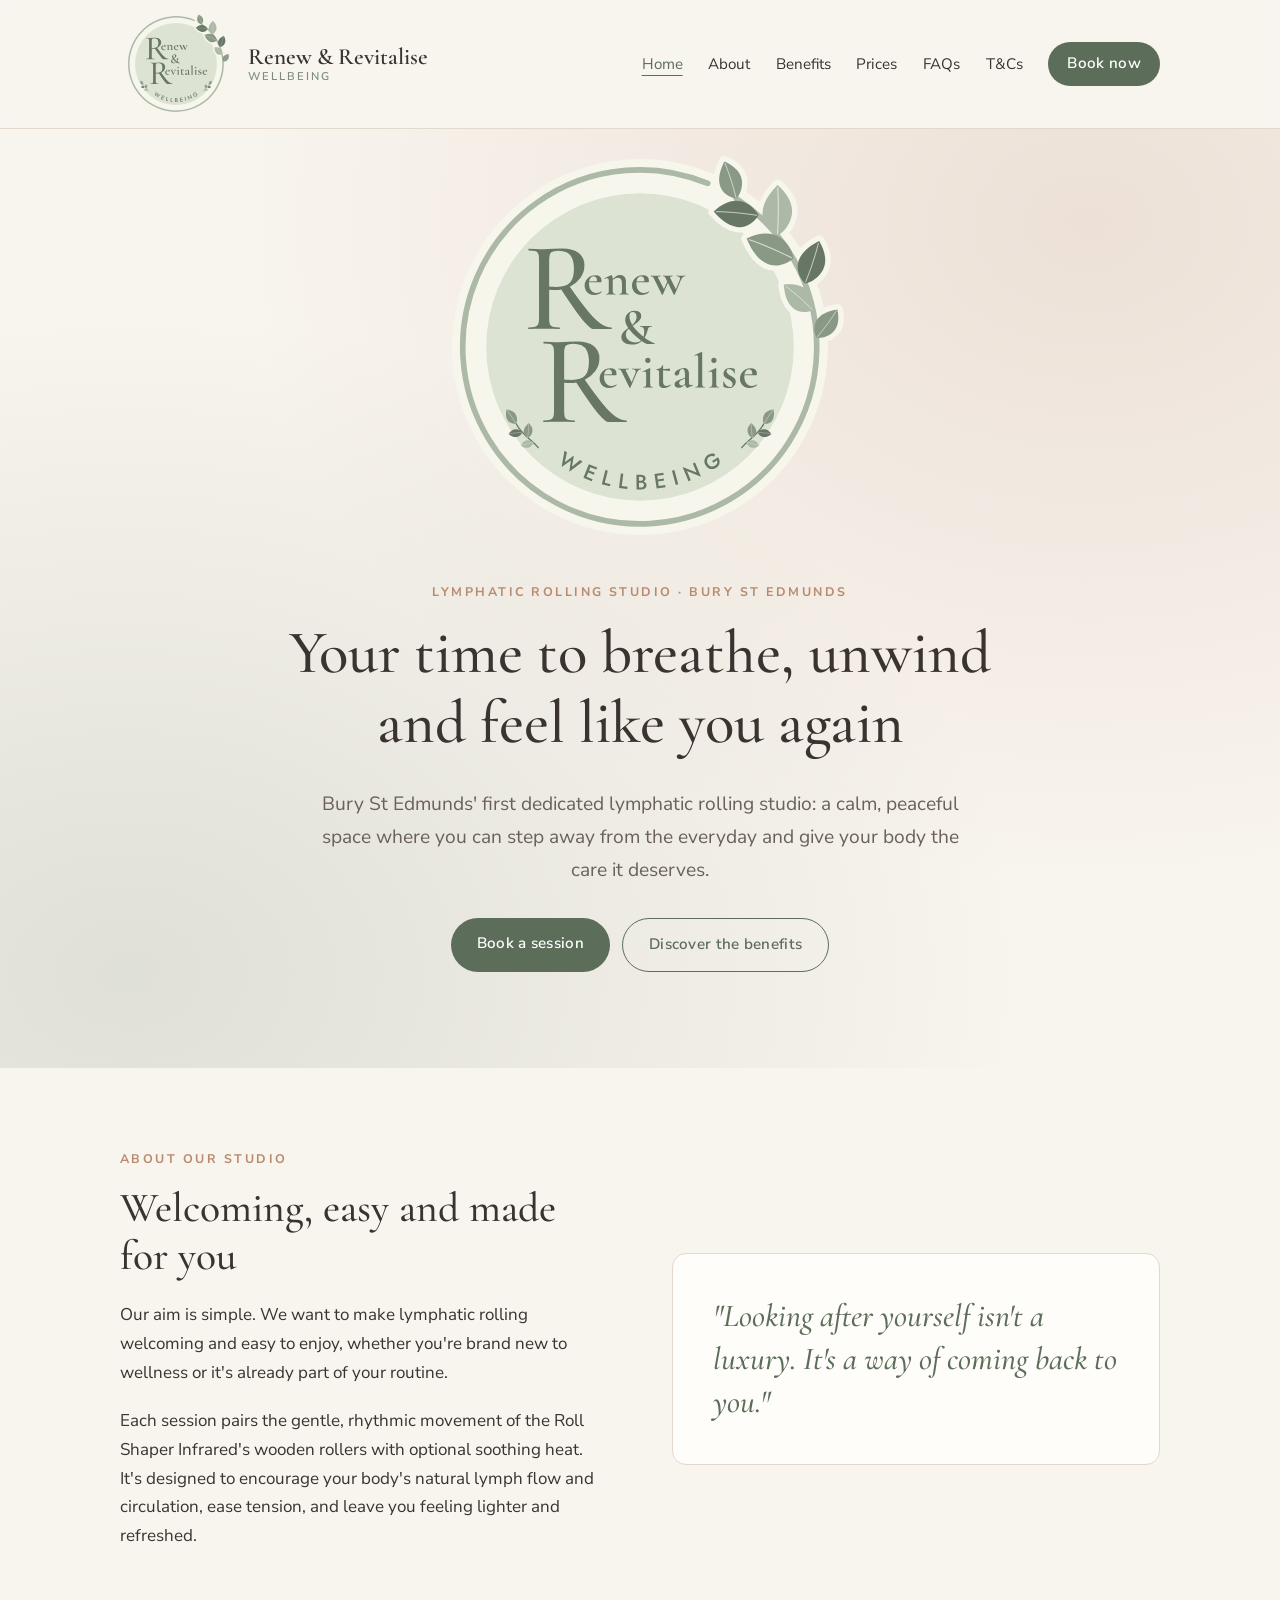
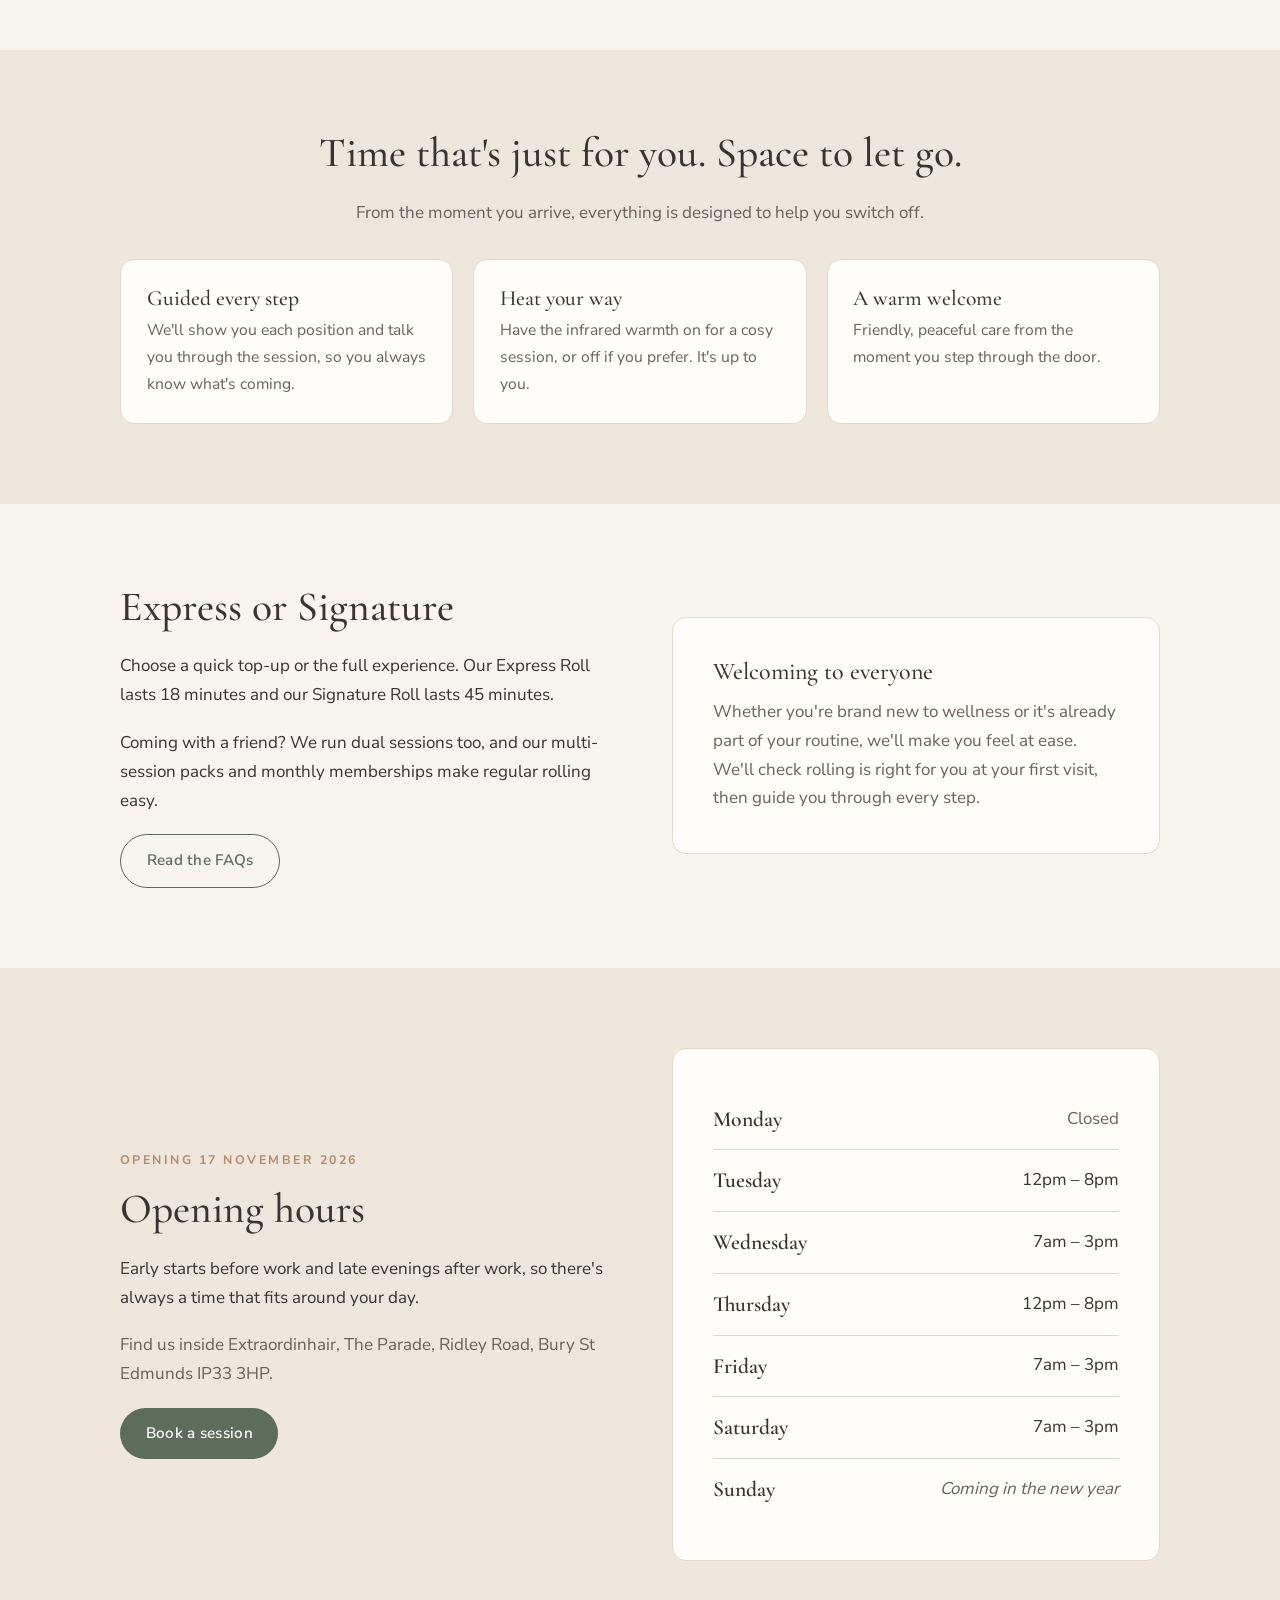
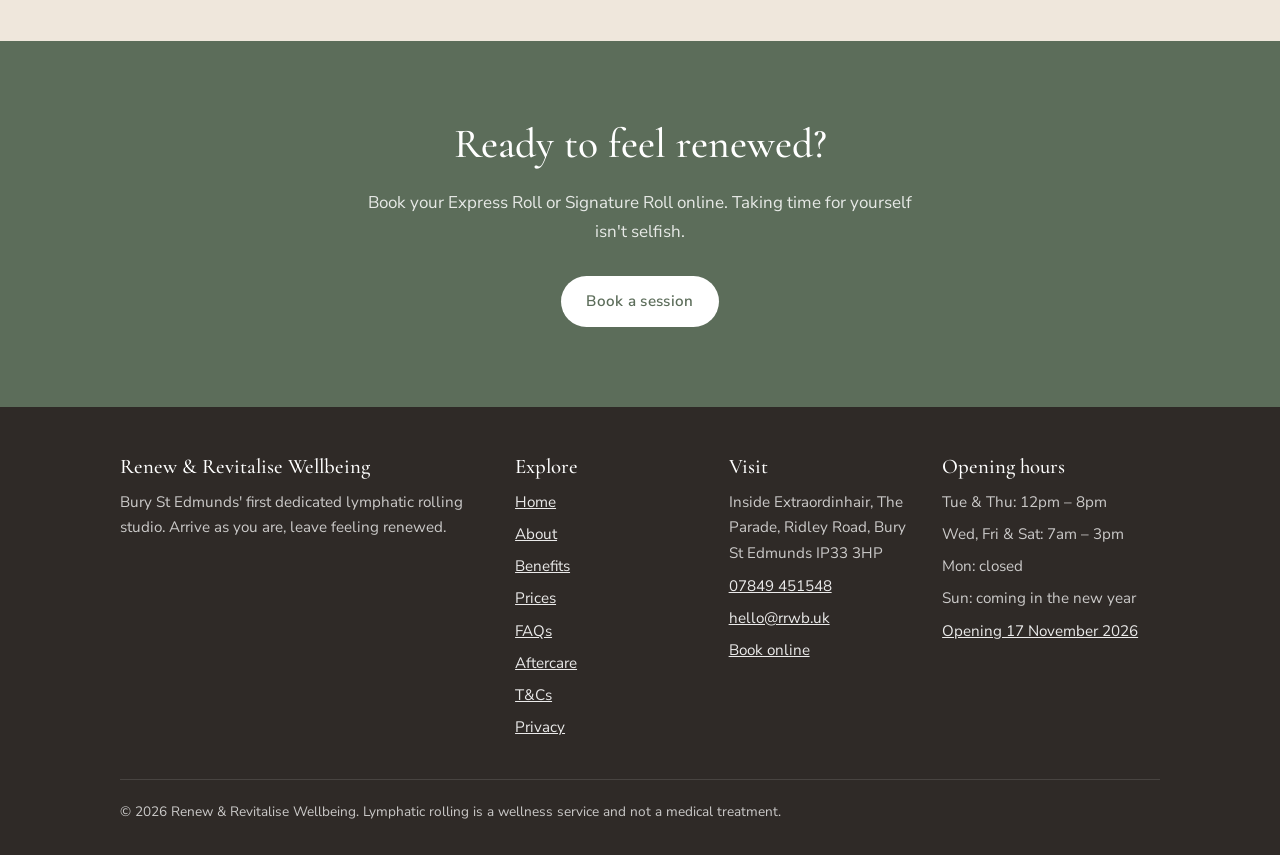
==== commit 08b8a130: "Add real Fresha booking link Co-Authored-By: Claude Opus 5.5 <noreply@anthropic.com>" ====
--- a/index.html
+++ b/index.html
@@ -8,10 +8,45 @@
   <meta property="og:title" content="Renew &amp; Revitalise Wellbeing | Lymphatic Rolling in Bury St Edmunds">
   <meta property="og:description" content="Bury St Edmunds' first dedicated lymphatic rolling studio. Relax, unwind and feel like you again with Roll Shaper Infrared sessions.">
   <meta property="og:type" content="website">
+  <meta property="og:url" content="https://rrwb.uk/">
+  <meta property="og:image" content="https://rrwb.uk/images/share.png">
+  <meta property="og:image:width" content="1200">
+  <meta property="og:image:height" content="630">
+  <meta property="og:image:alt" content="Renew &amp; Revitalise Wellbeing, lymphatic rolling studio in Bury St Edmunds">
+  <meta property="og:site_name" content="Renew &amp; Revitalise Wellbeing">
+  <meta property="og:locale" content="en_GB">
+  <meta name="twitter:card" content="summary_large_image">
+  <link rel="canonical" href="https://rrwb.uk/">
   <link rel="icon" href="assets/logo.svg" type="image/svg+xml">
   <link rel="stylesheet" href="assets/fonts.css?v=1">
   <link rel="stylesheet" href="assets/style.css?v=10">
-  <script src="assets/main.js?v=2" defer></script>
+  <script src="assets/main.js?v=3" defer></script>
+  <script type="application/ld+json">
+  {
+    "@context": "https://schema.org",
+    "@type": "HealthAndBeautyBusiness",
+    "name": "Renew & Revitalise Wellbeing",
+    "description": "Bury St Edmunds' first dedicated lymphatic rolling studio, offering Express and Signature Roll sessions on the Roll Shaper Infrared.",
+    "url": "https://rrwb.uk/",
+    "logo": "https://rrwb.uk/assets/logo.svg",
+    "image": "https://rrwb.uk/images/share.png",
+    "telephone": "+447849451548",
+    "email": "hello@rrwb.uk",
+    "priceRange": "££",
+    "address": {
+      "@type": "PostalAddress",
+      "streetAddress": "Inside Extraordinhair, The Parade, Ridley Road",
+      "addressLocality": "Bury St Edmunds",
+      "postalCode": "IP33 3HP",
+      "addressCountry": "GB"
+    },
+    "areaServed": "Bury St Edmunds",
+    "openingHoursSpecification": [
+      { "@type": "OpeningHoursSpecification", "dayOfWeek": ["Tuesday", "Thursday"], "opens": "12:00", "closes": "20:00", "validFrom": "2026-11-17" },
+      { "@type": "OpeningHoursSpecification", "dayOfWeek": ["Wednesday", "Friday", "Saturday"], "opens": "07:00", "closes": "15:00", "validFrom": "2026-11-17" }
+    ]
+  }
+  </script>
 </head>
 <body>
   <a class="skip-link" href="#main">Skip to content</a>
@@ -106,7 +141,7 @@
           <p class="eyebrow">Opening 17 November 2026</p>
           <h2>Opening hours</h2>
           <p>Early starts before work and late evenings after work, so there's always a time that fits around your day.</p>
-          <p class="muted">Find us inside Extraordinhair, The Parade, Ridley Road, Bury St Edmunds.</p>
+          <p class="muted">Find us inside Extraordinhair, The Parade, Ridley Road, Bury St Edmunds IP33 3HP.</p>
           <a class="btn" href="#" data-book>Book a session</a>
         </div>
         <div class="panel">
@@ -158,7 +193,9 @@
         <div>
           <h3>Visit</h3>
           <ul>
-            <li>Inside Extraordinhair, The Parade, Ridley Road, Bury St Edmunds</li>
+            <li>Inside Extraordinhair, The Parade, Ridley Road, Bury St Edmunds IP33 3HP</li>
+            <li><a href="tel:+447849451548">07849 451548</a></li>
+            <li><a href="mailto:hello@rrwb.uk">hello@rrwb.uk</a></li>
             <li><a href="#" data-book>Book online</a></li>
           </ul>
         </div>
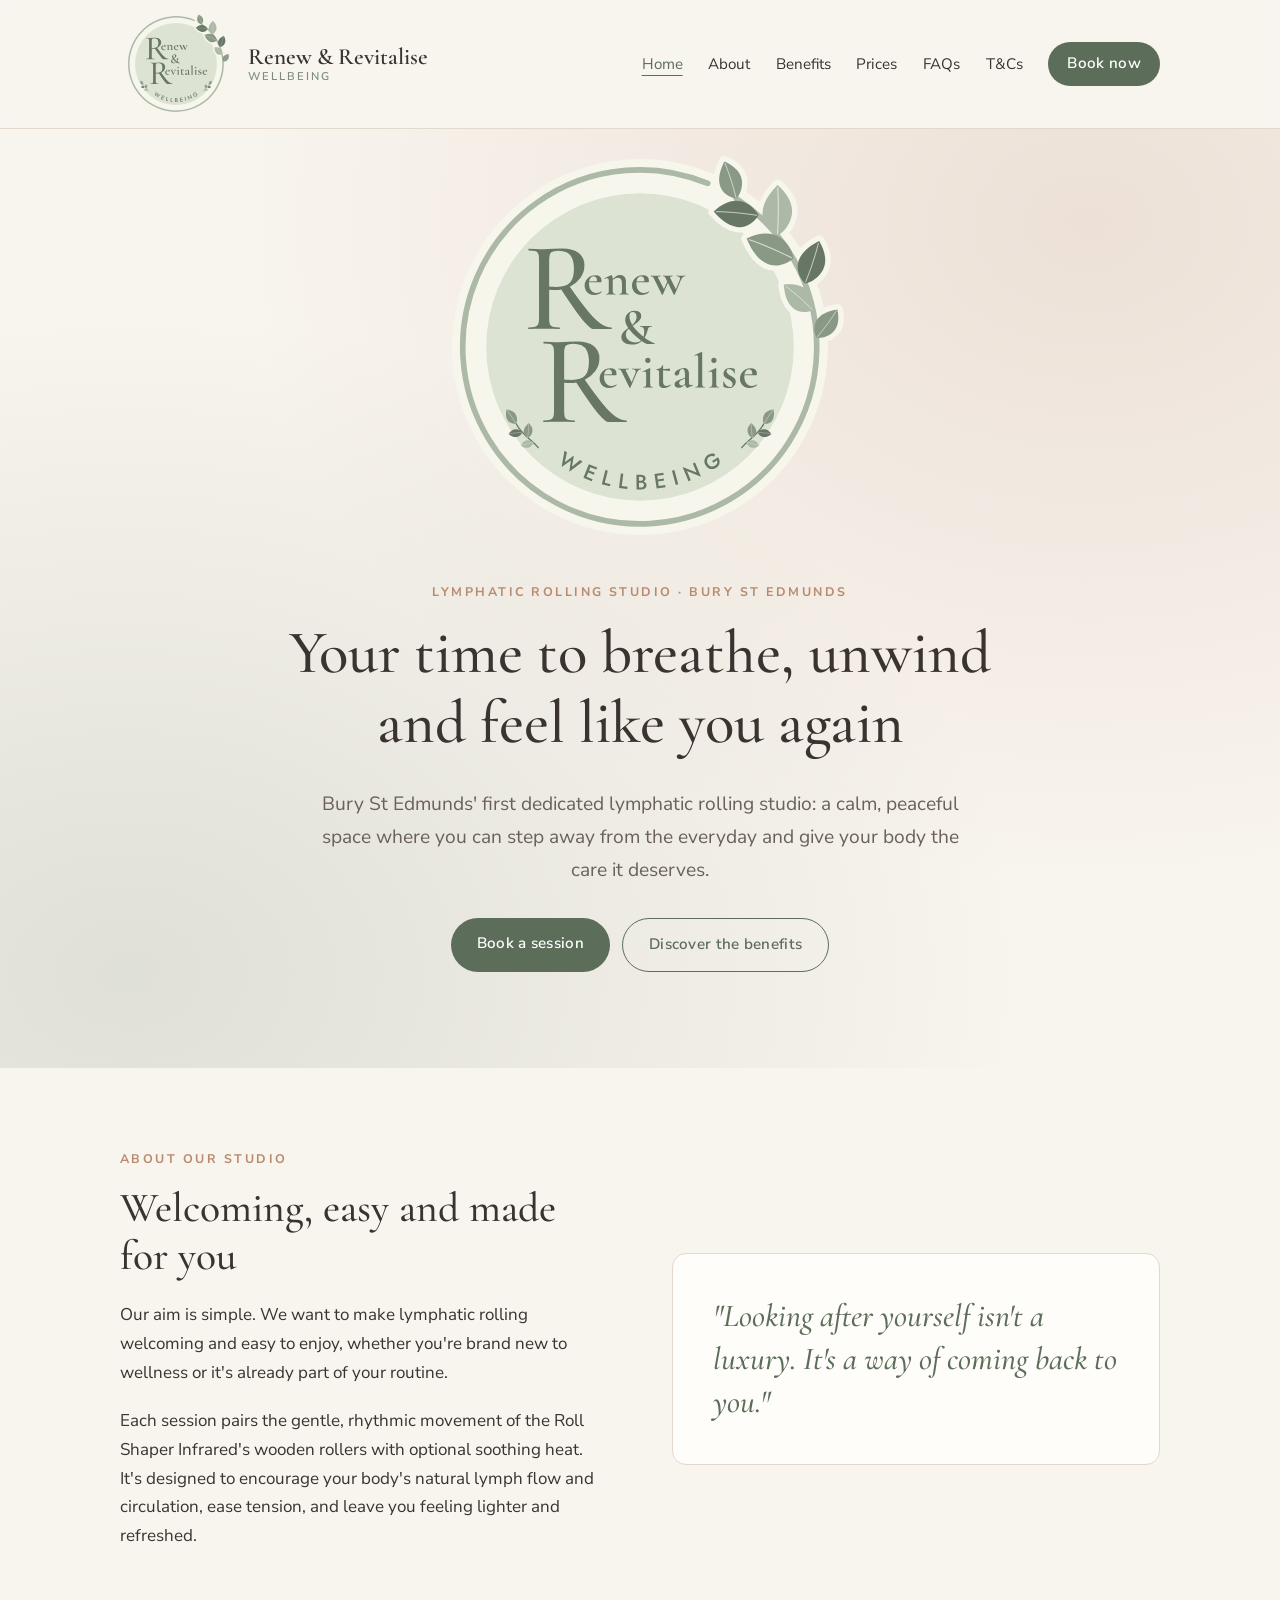
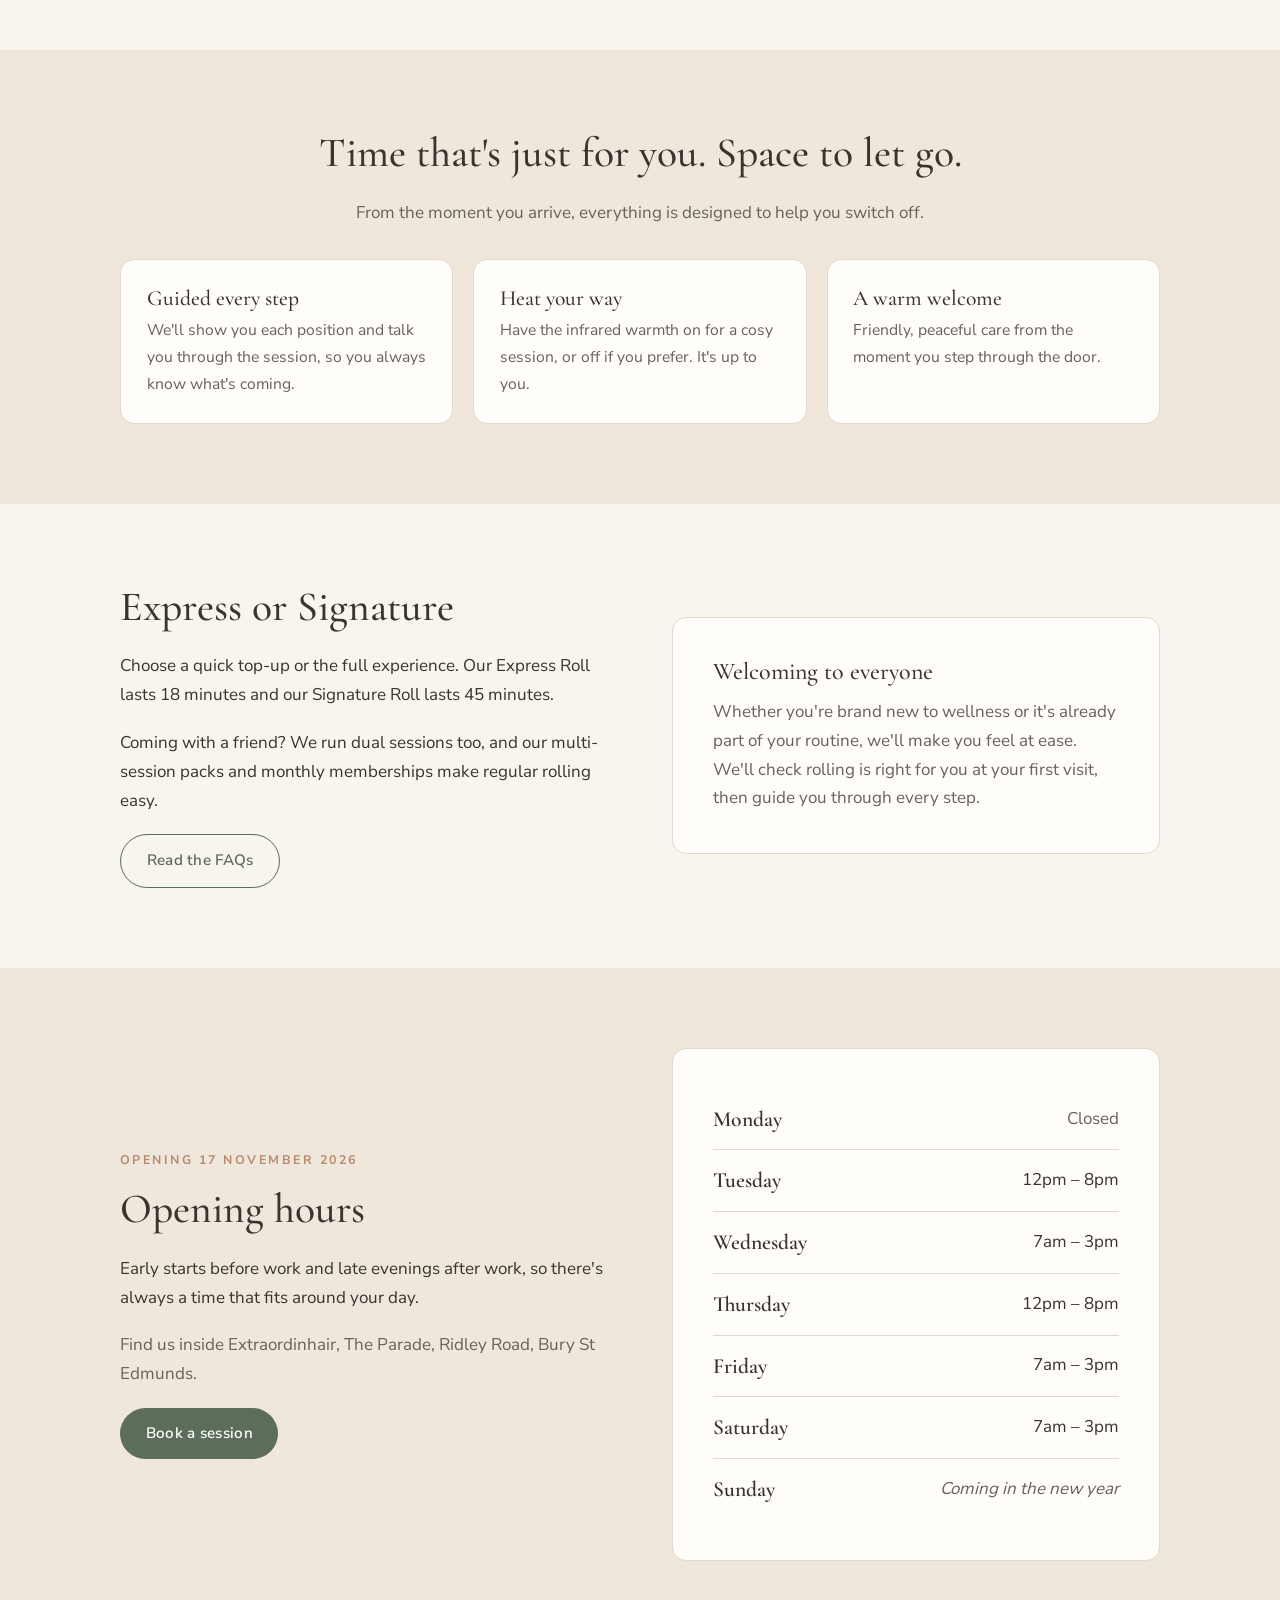
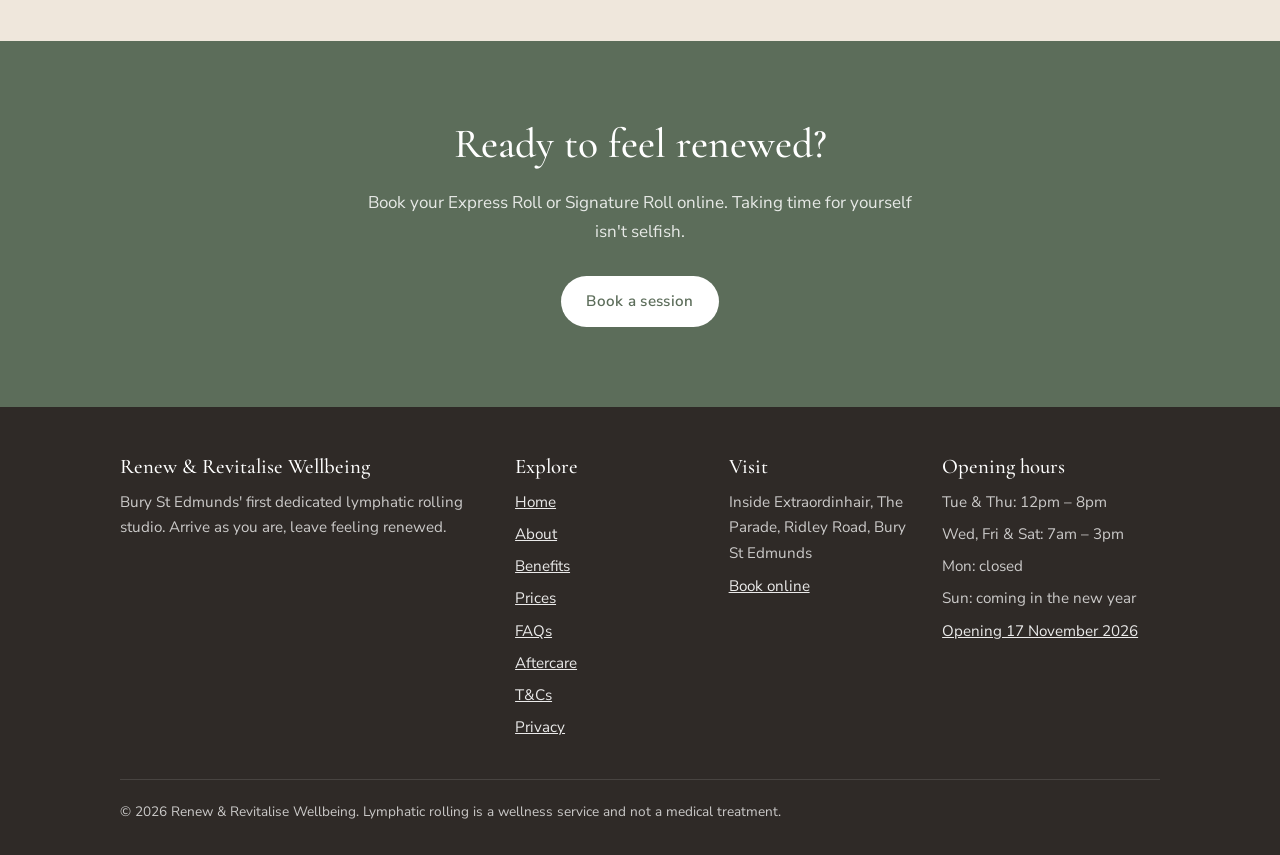
==== commit fb6ab352: "Add real Fresha booking link Co-Authored-By: Claude Opus 5.5 <noreply@anthropic.com>" ====
--- a/index.html
+++ b/index.html
@@ -8,45 +8,10 @@
   <meta property="og:title" content="Renew &amp; Revitalise Wellbeing | Lymphatic Rolling in Bury St Edmunds">
   <meta property="og:description" content="Bury St Edmunds' first dedicated lymphatic rolling studio. Relax, unwind and feel like you again with Roll Shaper Infrared sessions.">
   <meta property="og:type" content="website">
-  <meta property="og:url" content="https://rrwb.uk/">
-  <meta property="og:image" content="https://rrwb.uk/images/share.png">
-  <meta property="og:image:width" content="1200">
-  <meta property="og:image:height" content="630">
-  <meta property="og:image:alt" content="Renew &amp; Revitalise Wellbeing, lymphatic rolling studio in Bury St Edmunds">
-  <meta property="og:site_name" content="Renew &amp; Revitalise Wellbeing">
-  <meta property="og:locale" content="en_GB">
-  <meta name="twitter:card" content="summary_large_image">
-  <link rel="canonical" href="https://rrwb.uk/">
   <link rel="icon" href="assets/logo.svg" type="image/svg+xml">
   <link rel="stylesheet" href="assets/fonts.css?v=1">
   <link rel="stylesheet" href="assets/style.css?v=10">
   <script src="assets/main.js?v=3" defer></script>
-  <script type="application/ld+json">
-  {
-    "@context": "https://schema.org",
-    "@type": "HealthAndBeautyBusiness",
-    "name": "Renew & Revitalise Wellbeing",
-    "description": "Bury St Edmunds' first dedicated lymphatic rolling studio, offering Express and Signature Roll sessions on the Roll Shaper Infrared.",
-    "url": "https://rrwb.uk/",
-    "logo": "https://rrwb.uk/assets/logo.svg",
-    "image": "https://rrwb.uk/images/share.png",
-    "telephone": "+447849451548",
-    "email": "hello@rrwb.uk",
-    "priceRange": "££",
-    "address": {
-      "@type": "PostalAddress",
-      "streetAddress": "Inside Extraordinhair, The Parade, Ridley Road",
-      "addressLocality": "Bury St Edmunds",
-      "postalCode": "IP33 3HP",
-      "addressCountry": "GB"
-    },
-    "areaServed": "Bury St Edmunds",
-    "openingHoursSpecification": [
-      { "@type": "OpeningHoursSpecification", "dayOfWeek": ["Tuesday", "Thursday"], "opens": "12:00", "closes": "20:00", "validFrom": "2026-11-17" },
-      { "@type": "OpeningHoursSpecification", "dayOfWeek": ["Wednesday", "Friday", "Saturday"], "opens": "07:00", "closes": "15:00", "validFrom": "2026-11-17" }
-    ]
-  }
-  </script>
 </head>
 <body>
   <a class="skip-link" href="#main">Skip to content</a>
@@ -141,7 +106,7 @@
           <p class="eyebrow">Opening 17 November 2026</p>
           <h2>Opening hours</h2>
           <p>Early starts before work and late evenings after work, so there's always a time that fits around your day.</p>
-          <p class="muted">Find us inside Extraordinhair, The Parade, Ridley Road, Bury St Edmunds IP33 3HP.</p>
+          <p class="muted">Find us inside Extraordinhair, The Parade, Ridley Road, Bury St Edmunds.</p>
           <a class="btn" href="#" data-book>Book a session</a>
         </div>
         <div class="panel">
@@ -193,9 +158,7 @@
         <div>
           <h3>Visit</h3>
           <ul>
-            <li>Inside Extraordinhair, The Parade, Ridley Road, Bury St Edmunds IP33 3HP</li>
-            <li><a href="tel:+447849451548">07849 451548</a></li>
-            <li><a href="mailto:hello@rrwb.uk">hello@rrwb.uk</a></li>
+            <li>Inside Extraordinhair, The Parade, Ridley Road, Bury St Edmunds</li>
             <li><a href="#" data-book>Book online</a></li>
           </ul>
         </div>
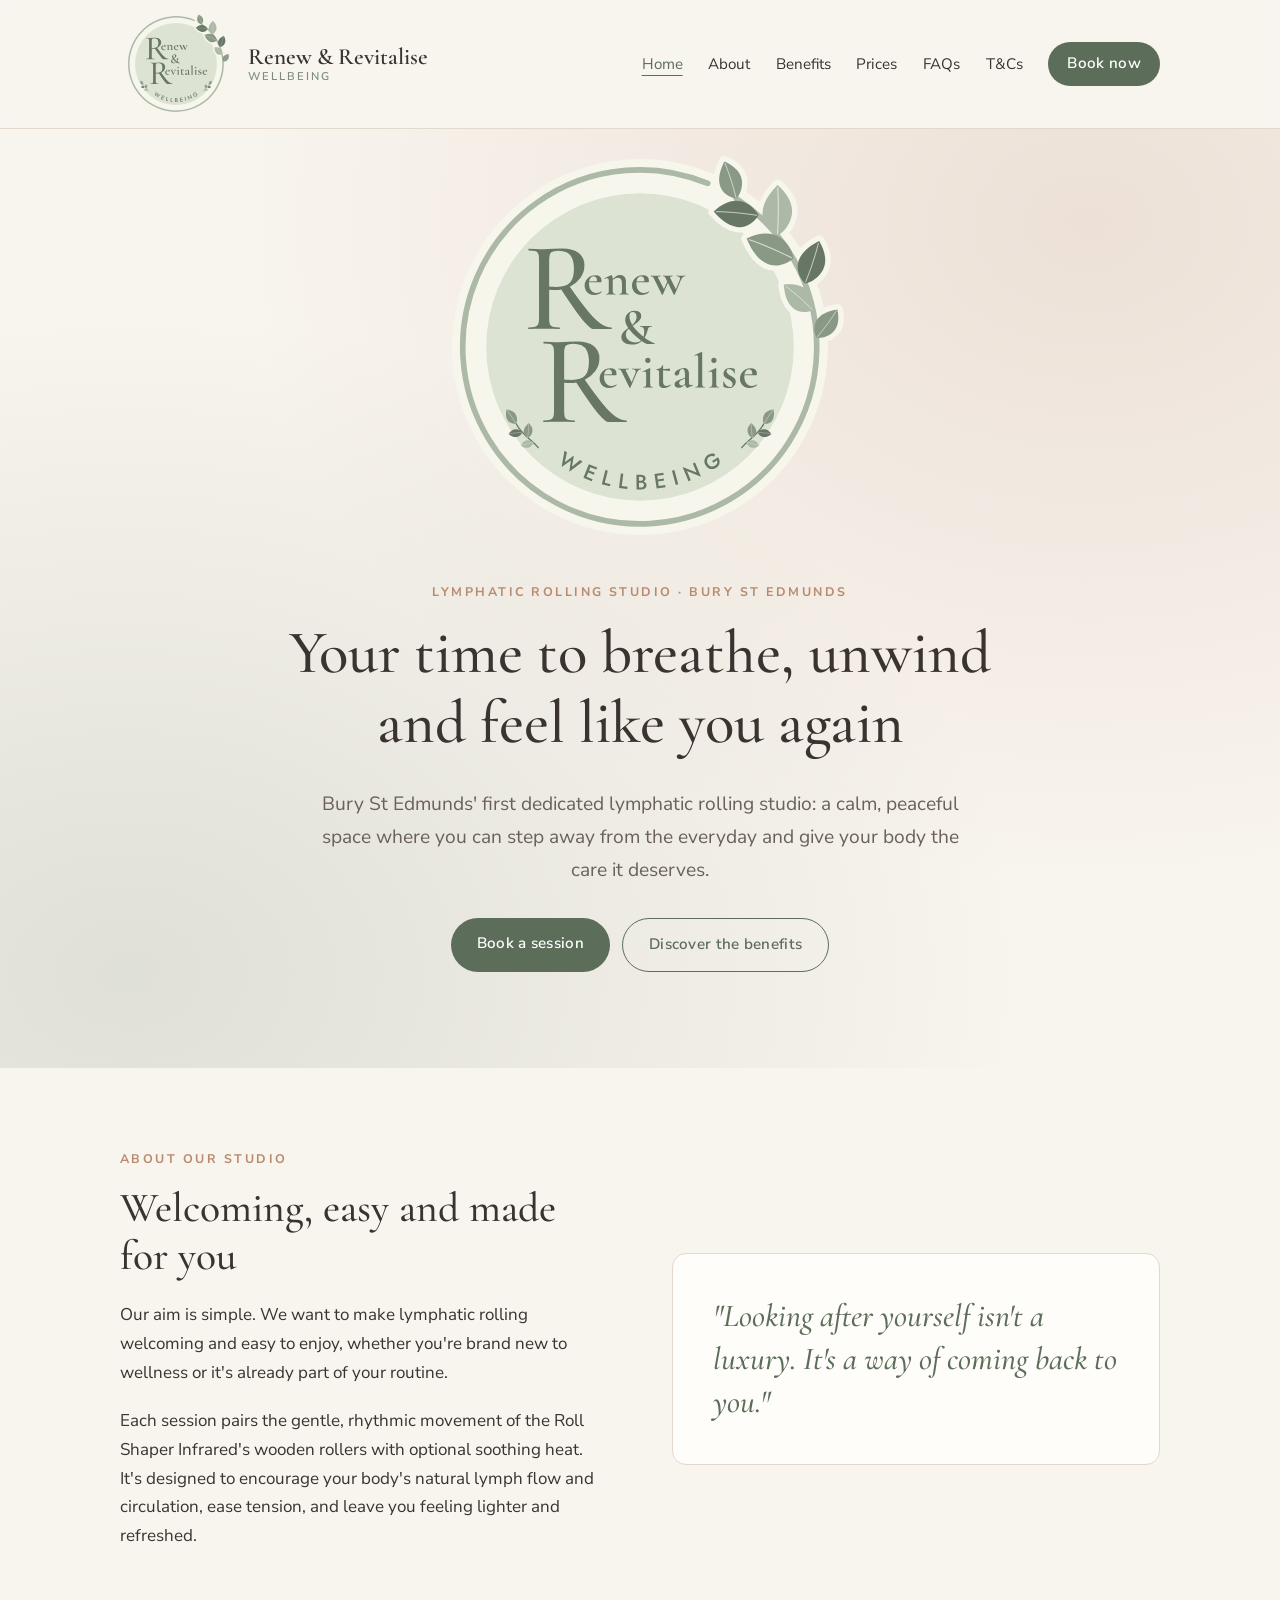
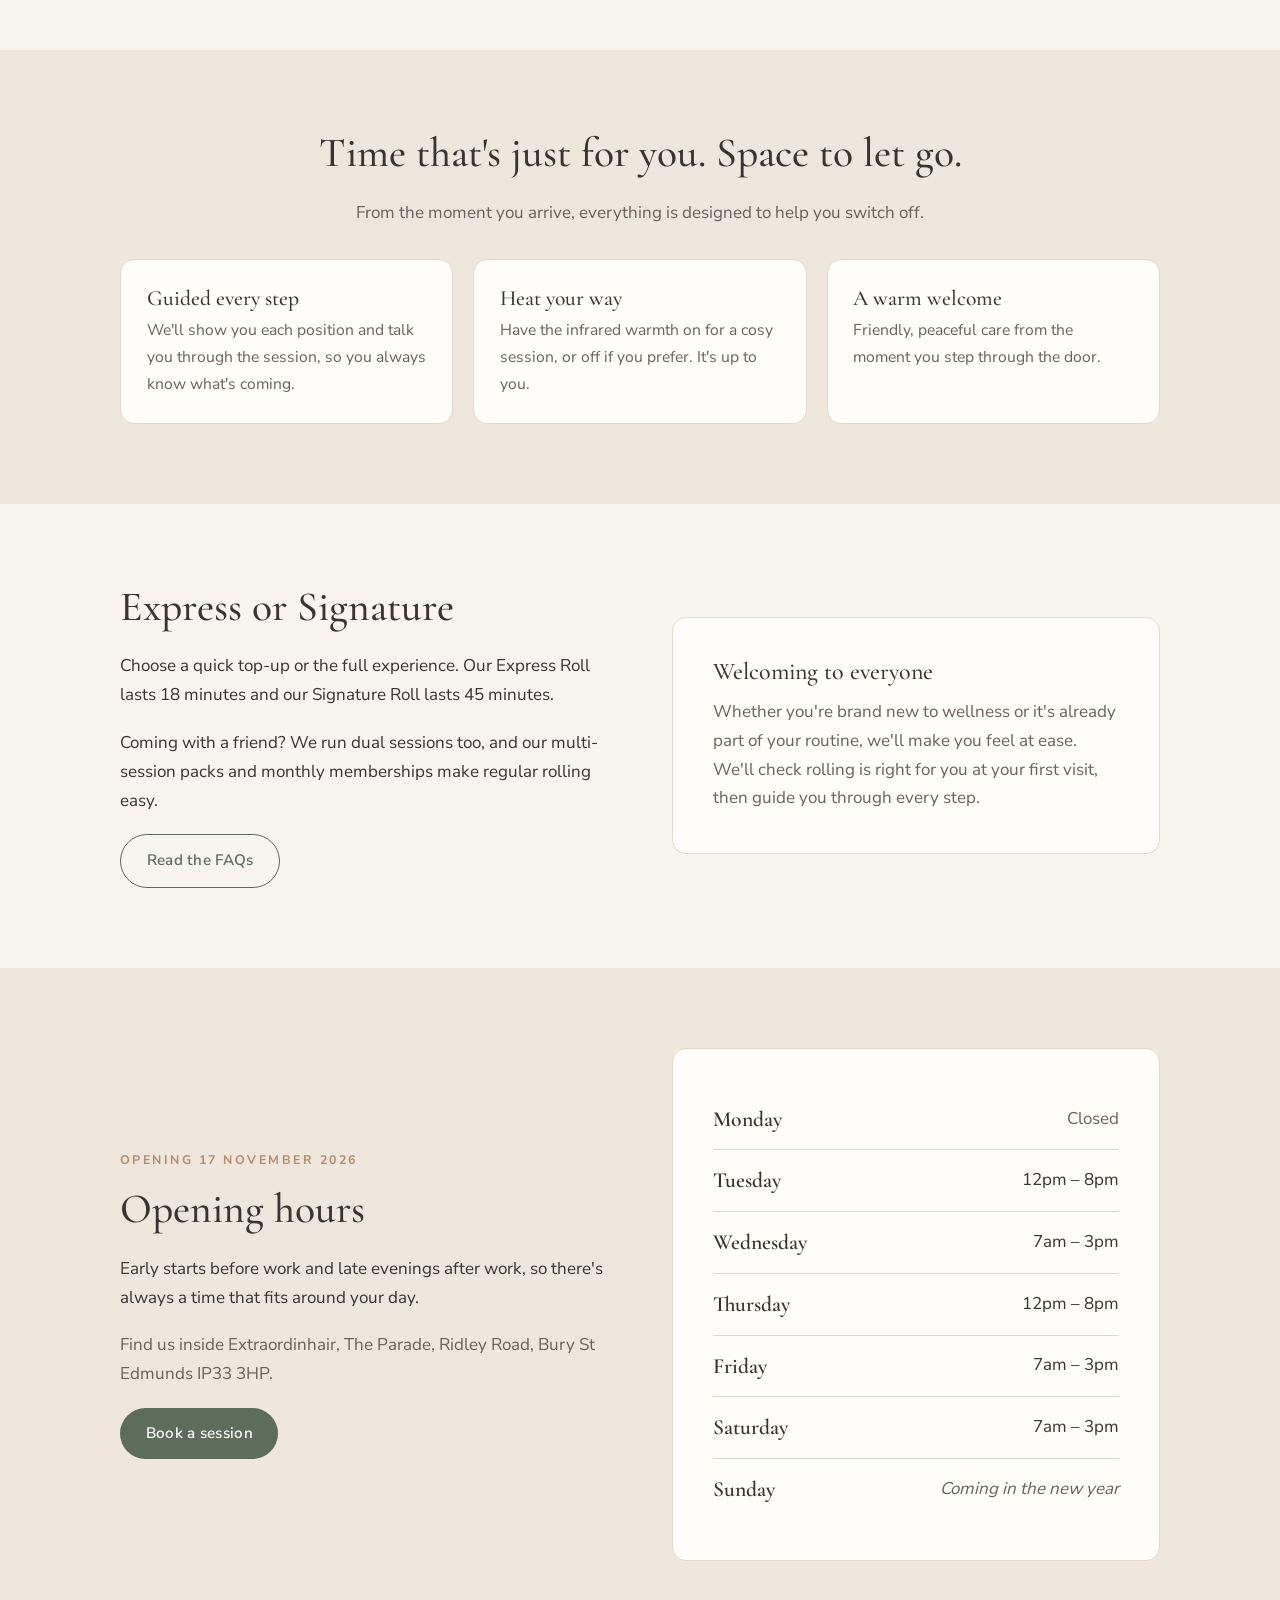
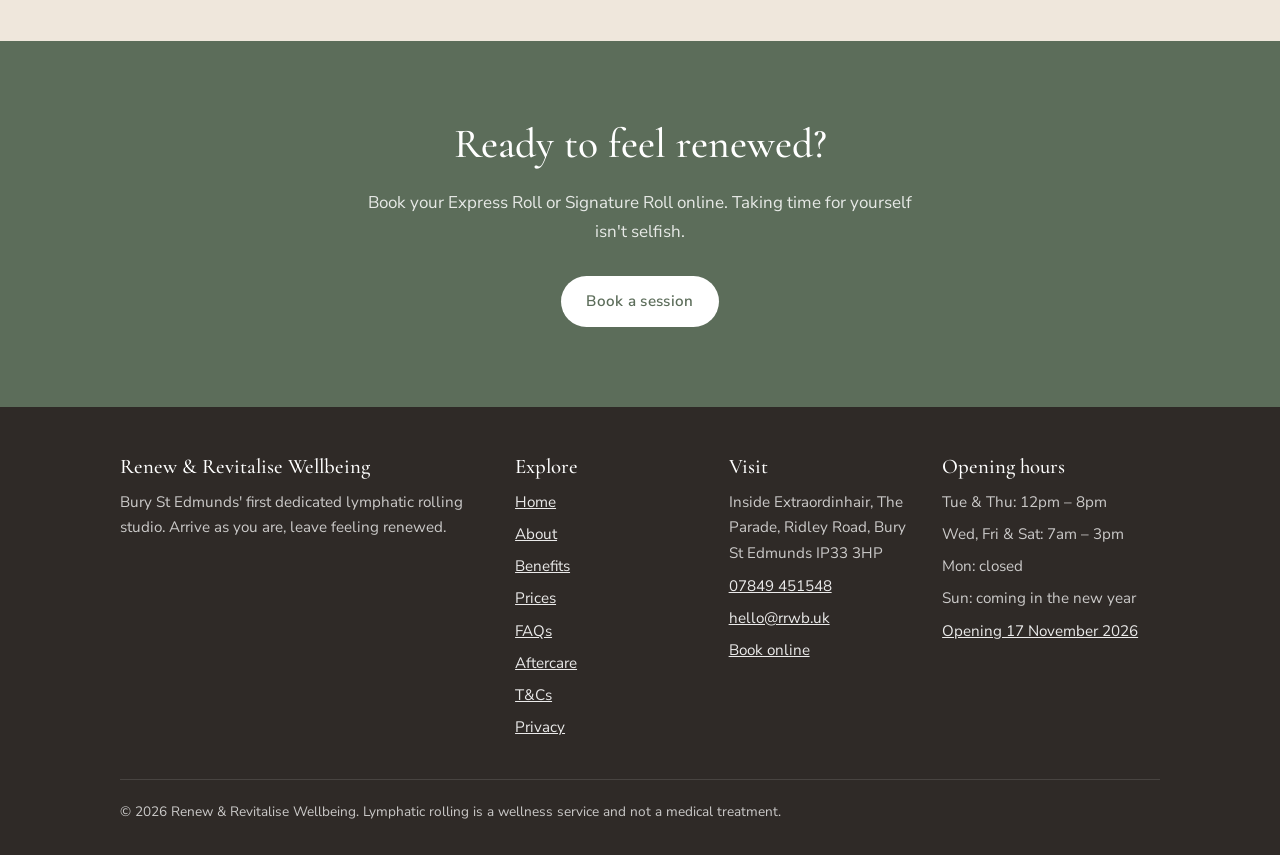
==== commit 1c176ee6: "Merge prelaunch: SEO, custom domain, business details Co-Authored-By: Claude Opus 5.5 <noreply@anthr" ====
--- a/index.html
+++ b/index.html
@@ -8,10 +8,45 @@
   <meta property="og:title" content="Renew &amp; Revitalise Wellbeing | Lymphatic Rolling in Bury St Edmunds">
   <meta property="og:description" content="Bury St Edmunds' first dedicated lymphatic rolling studio. Relax, unwind and feel like you again with Roll Shaper Infrared sessions.">
   <meta property="og:type" content="website">
+  <meta property="og:url" content="https://rrwb.uk/">
+  <meta property="og:image" content="https://rrwb.uk/images/share.png">
+  <meta property="og:image:width" content="1200">
+  <meta property="og:image:height" content="630">
+  <meta property="og:image:alt" content="Renew &amp; Revitalise Wellbeing, lymphatic rolling studio in Bury St Edmunds">
+  <meta property="og:site_name" content="Renew &amp; Revitalise Wellbeing">
+  <meta property="og:locale" content="en_GB">
+  <meta name="twitter:card" content="summary_large_image">
+  <link rel="canonical" href="https://rrwb.uk/">
   <link rel="icon" href="assets/logo.svg" type="image/svg+xml">
   <link rel="stylesheet" href="assets/fonts.css?v=1">
   <link rel="stylesheet" href="assets/style.css?v=10">
   <script src="assets/main.js?v=3" defer></script>
+  <script type="application/ld+json">
+  {
+    "@context": "https://schema.org",
+    "@type": "HealthAndBeautyBusiness",
+    "name": "Renew & Revitalise Wellbeing",
+    "description": "Bury St Edmunds' first dedicated lymphatic rolling studio, offering Express and Signature Roll sessions on the Roll Shaper Infrared.",
+    "url": "https://rrwb.uk/",
+    "logo": "https://rrwb.uk/assets/logo.svg",
+    "image": "https://rrwb.uk/images/share.png",
+    "telephone": "+447849451548",
+    "email": "hello@rrwb.uk",
+    "priceRange": "££",
+    "address": {
+      "@type": "PostalAddress",
+      "streetAddress": "Inside Extraordinhair, The Parade, Ridley Road",
+      "addressLocality": "Bury St Edmunds",
+      "postalCode": "IP33 3HP",
+      "addressCountry": "GB"
+    },
+    "areaServed": "Bury St Edmunds",
+    "openingHoursSpecification": [
+      { "@type": "OpeningHoursSpecification", "dayOfWeek": ["Tuesday", "Thursday"], "opens": "12:00", "closes": "20:00", "validFrom": "2026-11-17" },
+      { "@type": "OpeningHoursSpecification", "dayOfWeek": ["Wednesday", "Friday", "Saturday"], "opens": "07:00", "closes": "15:00", "validFrom": "2026-11-17" }
+    ]
+  }
+  </script>
 </head>
 <body>
   <a class="skip-link" href="#main">Skip to content</a>
@@ -106,7 +141,7 @@
           <p class="eyebrow">Opening 17 November 2026</p>
           <h2>Opening hours</h2>
           <p>Early starts before work and late evenings after work, so there's always a time that fits around your day.</p>
-          <p class="muted">Find us inside Extraordinhair, The Parade, Ridley Road, Bury St Edmunds.</p>
+          <p class="muted">Find us inside Extraordinhair, The Parade, Ridley Road, Bury St Edmunds IP33 3HP.</p>
           <a class="btn" href="#" data-book>Book a session</a>
         </div>
         <div class="panel">
@@ -158,7 +193,9 @@
         <div>
           <h3>Visit</h3>
           <ul>
-            <li>Inside Extraordinhair, The Parade, Ridley Road, Bury St Edmunds</li>
+            <li>Inside Extraordinhair, The Parade, Ridley Road, Bury St Edmunds IP33 3HP</li>
+            <li><a href="tel:+447849451548">07849 451548</a></li>
+            <li><a href="mailto:hello@rrwb.uk">hello@rrwb.uk</a></li>
             <li><a href="#" data-book>Book online</a></li>
           </ul>
         </div>
